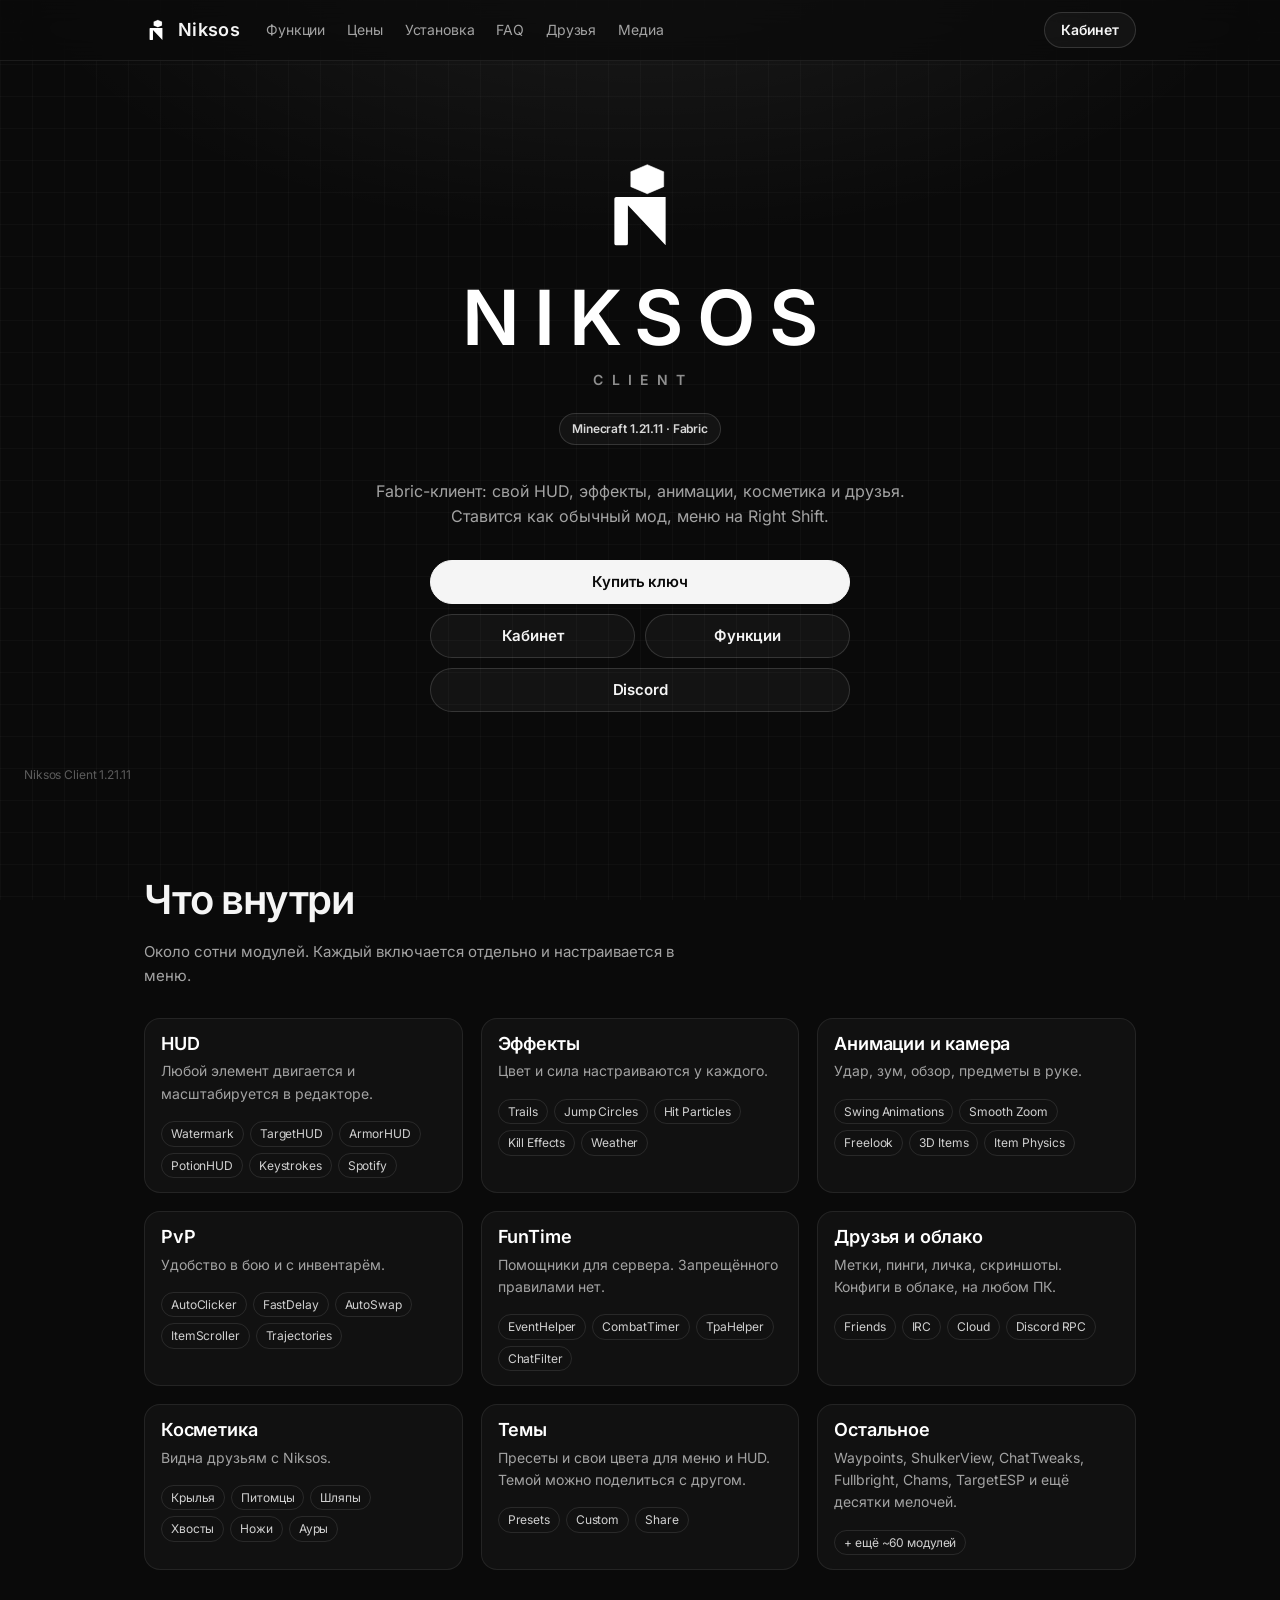
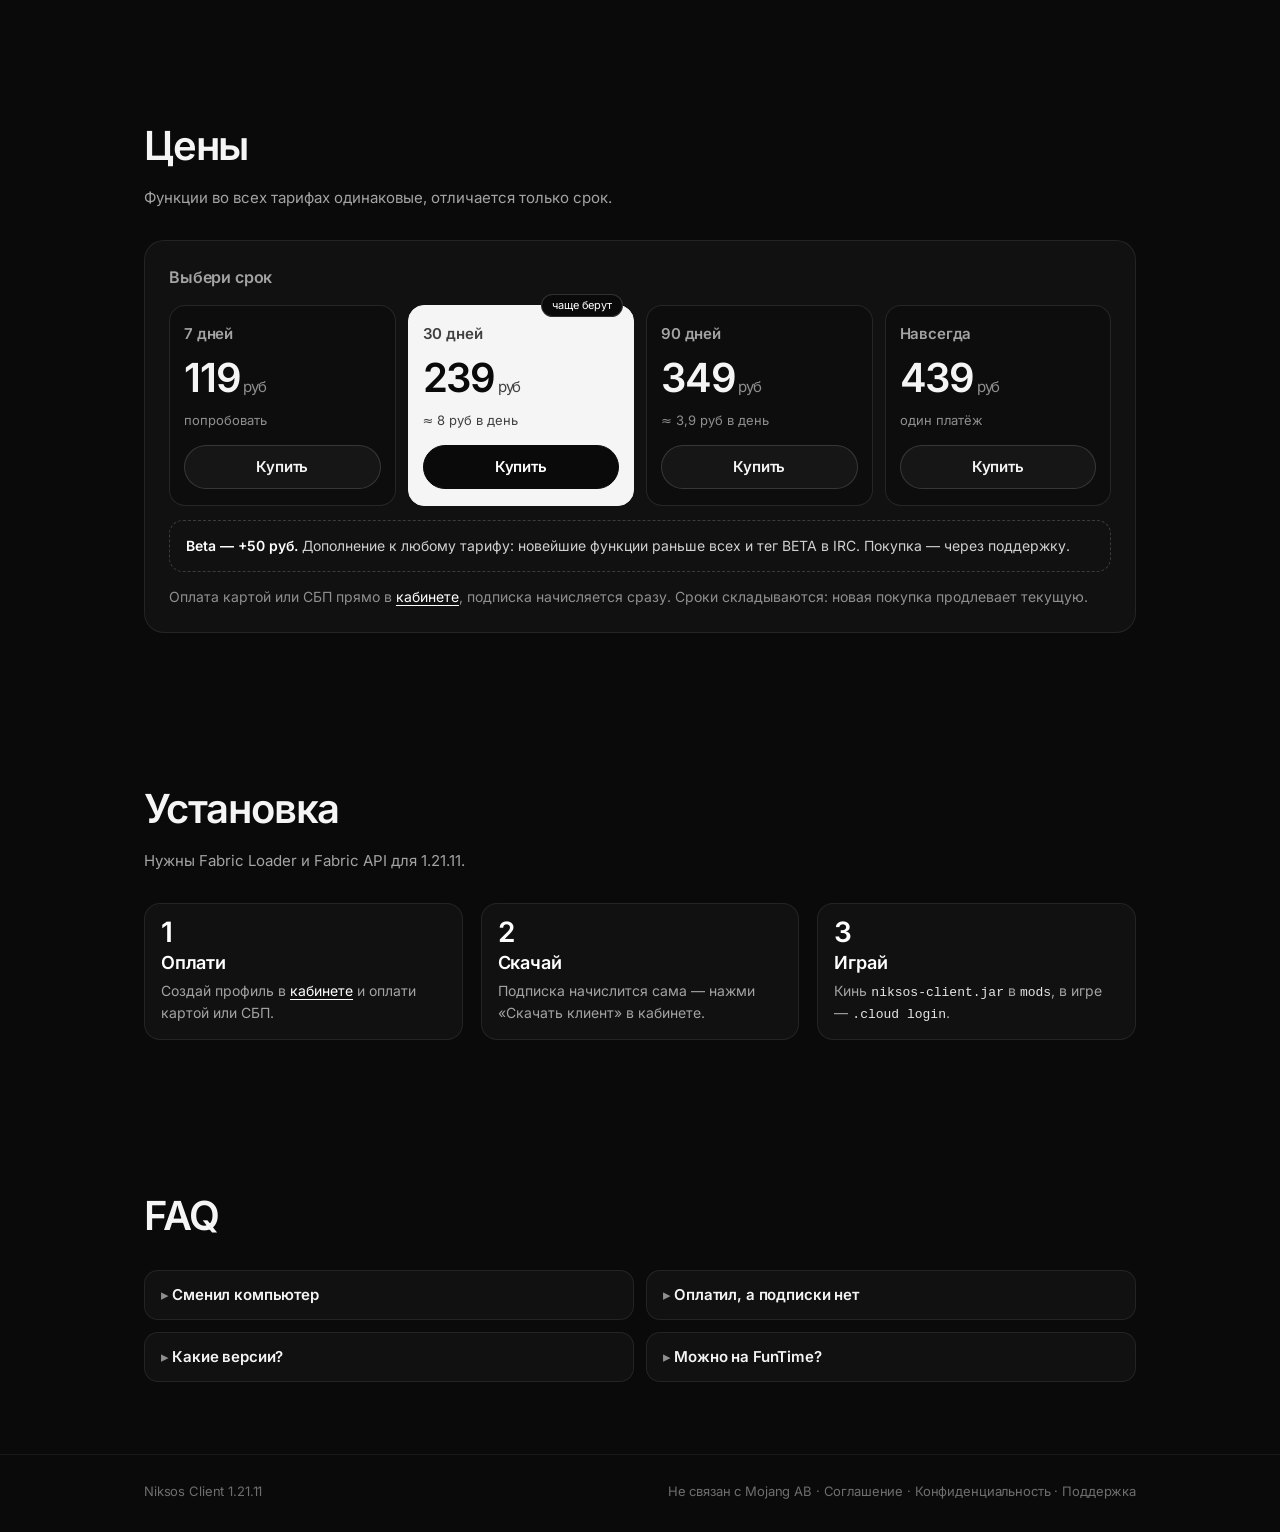
==== index.html @ 528b147a "Add files via upload" ====
<!doctype html>
<html lang="ru">
<head>
<meta charset="utf-8">
<meta name="viewport" content="width=device-width, initial-scale=1">
<title>Niksos Client — клиент для Minecraft 1.21.11</title>
<meta name="description" content="Niksos Client — Fabric-клиент для Minecraft 1.21.11: свой HUD, эффекты, анимации, косметика, друзья и облачные конфиги.">
<link rel="icon" href="assets/favicon.png?v=20">
<link rel="preload" href="assets/tiny5.ttf?v=13" as="font" type="font/ttf" crossorigin>
<style>
@font-face{font-family:Pix;font-weight:400;font-display:swap;src:url(assets/tiny5.ttf?v=13) format("truetype")}
@font-face{font-family:Inter;font-weight:400;font-display:swap;src:url(assets/inter-cyr-400.ttf?v=13) format("truetype");unicode-range:U+0400-045F,U+2116}
@font-face{font-family:Inter;font-weight:600;font-display:swap;src:url(assets/inter-cyr-600.ttf?v=13) format("truetype");unicode-range:U+0400-045F,U+2116}
@font-face{font-family:Inter;font-weight:400;font-display:swap;src:url(assets/inter-400.ttf?v=13) format("truetype")}
@font-face{font-family:Inter;font-weight:600;font-display:swap;src:url(assets/inter-600.ttf?v=13) format("truetype")}
:root{--tt-bg:rgba(14,14,14,.94);--tt-top:#3a3a3a;--tt-bot:#1f1f1f;--gray:#aaaaaa;--dgray:#555;--yellow:#ffffff;--aqua:#e6e6e6;--green:#d9d9d9;--gold:#cfcfcf;--purple:#d0d0d0}
*{box-sizing:border-box;margin:0;padding:0}
html{scroll-behavior:smooth}
body{color:#fff;font:15px/1.6 Inter,system-ui,"Segoe UI",Arial,sans-serif;background:#0a0a0a url(assets/dirt.png?v=13) 0 0/64px 64px;image-rendering:auto}
body::before{content:"";position:fixed;inset:0;background:url(assets/dirt.png?v=13) 0 0/64px 64px;image-rendering:pixelated;z-index:-1}
a{color:inherit;text-decoration:none}
.px{font-family:Pix,monospace;letter-spacing:.02em}
.sh{text-shadow:3px 3px 0 #3f3f3f}
.wrap{max-width:1040px;margin:0 auto;padding:0 24px}

/* кнопка как в Minecraft */
.mc{font-family:Pix,monospace;font-size:18px;display:inline-flex;align-items:center;justify-content:center;min-height:44px;padding:0 22px;color:#e0e0e0;text-shadow:2px 2px 0 #383838;background:#6f6f6f;border:2px solid #000;box-shadow:inset 2px 2px 0 #a8a8a8,inset -2px -3px 0 #4a4a4a;cursor:pointer;image-rendering:pixelated;user-select:none}
.mc:hover{background:#2b2b2b;box-shadow:inset 2px 2px 0 #4a4a4a,inset -2px -3px 0 #1a1a1a;color:#ffffff;border-color:#fff}
.mc.p{background:#f2f2f2;box-shadow:inset 2px 2px 0 #ffffff,inset -2px -3px 0 #bdbdbd}
.mc.p:hover{background:#ffffff;border-color:#fff;color:#ffffff}
.mc.w{width:100%}

/* шапка */
.top{position:sticky;top:0;z-index:10;background:rgba(0,0,0,.6);border-bottom:2px solid #000;box-shadow:0 2px 0 rgba(255,255,255,.06)}
.top .wrap{display:flex;align-items:center;gap:26px;height:60px}
.brand{display:flex;align-items:center;gap:10px;font-size:22px}
.brand img{width:28px;height:28px;image-rendering:auto}
.top nav{display:flex;gap:22px;margin-right:auto}
.top nav a{font-family:Pix,monospace;font-size:17px;color:#d0d0d0;text-shadow:2px 2px 0 #2a2a2a}
.top nav a:hover{color:var(--yellow)}
.top .mc{min-height:38px;font-size:16px;padding:0 16px}

/* титульный экран */
.title{text-align:center;padding:80px 0 70px;position:relative}
.logo{position:relative;display:inline-block}
.logo h1{font-family:Pix,monospace;font-weight:700;font-size:112px;line-height:1;letter-spacing:.04em;color:#fff;text-shadow:6px 6px 0 #262626,12px 12px 0 rgba(0,0,0,.35)}
.logo .ed{display:block;font-family:Pix,monospace;font-size:26px;letter-spacing:.5em;color:#bdbdbd;text-shadow:3px 3px 0 #000000;margin-top:8px;padding-left:.5em}
.splash{position:absolute;right:-150px;bottom:44px;font-family:Pix,monospace;font-size:24px;color:var(--yellow);text-shadow:3px 3px 0 #000000;transform:rotate(-18deg);animation:pulse .5s ease-in-out infinite alternate;white-space:nowrap}
@keyframes pulse{to{transform:rotate(-18deg) scale(1.08)}}
.title p{max-width:560px;margin:34px auto 30px;color:#e6e6e6;text-shadow:1px 1px 0 #000;font-size:16px}
.menu{display:grid;grid-template-columns:1fr 1fr;gap:10px;max-width:420px;margin:0 auto}
.menu .mc.w{grid-column:span 2}
.ver{position:absolute;left:24px;bottom:12px;font-family:Pix,monospace;color:#ddd;text-shadow:2px 2px 0 #333;font-size:16px}

/* тултипы */
section{padding:72px 0}
.sec-t{font-family:Pix,monospace;font-size:44px;text-shadow:4px 4px 0 #3f3f3f;margin-bottom:8px}
.sec-s{color:#d0d0d0;text-shadow:1px 1px 0 #000;margin-bottom:30px;max-width:560px}
.tt{background:var(--tt-bg);position:relative;padding:14px 16px;border:2px solid transparent;border-image:linear-gradient(var(--tt-top),var(--tt-bot)) 1;outline:2px solid rgba(14,14,14,.94);outline-offset:0}
.tt h3{font-family:Pix,monospace;font-weight:500;font-size:21px;line-height:1.2;text-shadow:2px 2px 0 #3f3f3f;margin-bottom:6px}
.tt p{color:var(--gray);font-size:14px;text-shadow:1px 1px 0 #2a2a2a}
.tt .m{margin-top:10px;font-family:Pix,monospace;font-size:16px;line-height:1.45;text-shadow:2px 2px 0 #2a2a2a}
.tt .m span{display:inline-block;margin-right:12px}
.grid{display:grid;grid-template-columns:repeat(3,1fr);gap:18px}
.slot{display:flex;gap:14px;align-items:flex-start}
.slot i{flex:none;width:44px;height:44px;background:#8b8b8b;border:2px solid;border-color:#373737 #fff #fff #373737;display:grid;place-items:center;font-style:normal;font-size:22px}
.c-a{color:var(--aqua)}.c-y{color:var(--yellow)}.c-g{color:var(--green)}.c-o{color:var(--gold)}.c-p{color:var(--purple)}.c-gr{color:var(--gray)}

/* окно-инвентарь */
.gui{background:#c6c6c6;border:2px solid #000;box-shadow:inset 3px 3px 0 #fff,inset -3px -3px 0 #555;padding:20px;color:#3f3f3f}
.gui .gt{font-family:Pix,monospace;font-size:22px;margin-bottom:14px}
.plans{display:grid;grid-template-columns:repeat(4,1fr);gap:12px}
.plan{background:#8b8b8b;border:2px solid;border-color:#373737 #fff #fff #373737;padding:16px 14px;display:flex;flex-direction:column;gap:6px;color:#fff;text-shadow:2px 2px 0 #3f3f3f;position:relative}
.plan .n{font-family:Pix,monospace;font-size:20px}
.plan .pr{font-family:Pix,monospace;font-size:44px;line-height:1;margin:6px 0}
.plan .pr small{font-size:20px}
.plan .s{font-size:13px;color:#ececec;min-height:20px;margin-bottom:8px}
.plan.hot{background:#f2f2f2}
.plan .tag{position:absolute;top:-12px;right:10px;font-family:Pix,monospace;font-size:14px;background:#000;color:var(--yellow);padding:1px 8px;text-shadow:none}
.plan .mc{margin-top:auto}
.gui .note{margin-top:14px;font-size:14px;color:#3f3f3f}
.gui .note a{text-decoration:underline}

/* установка */
.steps{display:grid;grid-template-columns:repeat(3,1fr);gap:18px}
.step .num{font-family:Pix,monospace;font-size:34px;color:var(--green);text-shadow:3px 3px 0 #000000;line-height:1;margin-bottom:6px}
.tt code,.tt kbd{font:13px ui-monospace,Consolas,monospace;color:var(--yellow)}
.tt a{color:var(--aqua);text-decoration:underline}

/* faq */
.faq{display:grid;grid-template-columns:1fr 1fr;gap:12px}
details{background:rgba(0,0,0,.55);border:2px solid #000;box-shadow:inset 0 0 0 2px #3a3a3a}
summary{font-family:Pix,monospace;font-size:19px;padding:12px 16px;cursor:pointer;list-style:none;text-shadow:2px 2px 0 #2a2a2a}
summary::-webkit-details-marker{display:none}
summary::before{content:"▸ ";color:var(--yellow)}
details[open] summary::before{content:"▾ "}
details p{padding:0 16px 14px;color:#cfcfcf;font-size:14px}
details a{color:var(--aqua);text-decoration:underline}

footer{padding:26px 0 30px;font-family:Pix,monospace;font-size:16px;color:#fff;text-shadow:2px 2px 0 #333}
footer .wrap{display:flex;justify-content:space-between;gap:12px;flex-wrap:wrap}
footer a:hover{color:var(--yellow)}

@media (max-width:900px){
  .grid,.steps{grid-template-columns:1fr 1fr}
  .plans{grid-template-columns:1fr 1fr}
  .logo h1{font-size:84px}.splash{right:-20px;font-size:20px}
}
@media (max-width:620px){
  .top nav{display:none}.top .wrap{justify-content:space-between}
  .grid,.steps,.faq,.plans{grid-template-columns:1fr}
  .logo h1{font-size:60px}.logo .ed{font-size:18px}.splash{right:-6px;bottom:-4px;font-size:17px}
  .title{padding:56px 0 64px}
  .sec-t{font-size:34px}
  .menu{grid-template-columns:1fr}.menu .mc.w{grid-column:auto}
}
@media (prefers-reduced-motion:reduce){.splash{animation:none}}
.logo h1{font-weight:400}.tt h3{font-weight:400;font-size:22px}.mc{font-size:20px}.top nav a{font-size:19px}summary{font-size:20px}.sec-t{font-size:48px}footer{font-size:17px}.plan .n{font-size:22px}.gui .gt{font-size:24px}.tt .m{font-size:17px}.splash{font-size:26px}
@media (max-width:620px){.splash{right:auto;left:50%;bottom:-34px;transform:translateX(-50%) rotate(-8deg);font-size:20px;animation:none}.title p{margin-top:52px}}
</style>
<link rel="stylesheet" href="assets/mono.css?v=20">
</head>
<body>

<header class="top">
  <div class="wrap">
    <a class="brand px sh" href="#"><img src="assets/logo-white.svg?v=20" alt="">Niksos</a>
    <nav>
      <a href="#features">Функции</a>
      <a href="#pricing">Цены</a>
      <a href="#install">Установка</a>
      <a href="#faq">FAQ</a>
      <a href="friends.html">Друзья</a>
      <a href="media.html">Медиа</a>
    </nav>
    <a class="mc" href="account.html">Кабинет</a>
  </div>
</header>

<div class="title">
  <div class="wrap">
    <div class="logo">
      <img class="mark" src="assets/logo-white.svg?v=20" alt="Niksos">
      <h1>NIKSOS</h1>
      <span class="ed">CLIENT</span>
      <span class="splash">Minecraft 1.21.11 · Fabric</span>
    </div>
    <p>Fabric-клиент: свой HUD, эффекты, анимации, косметика и друзья. Ставится как обычный мод, меню на Right Shift.</p>
    <div class="menu">
      <a class="mc p w" href="#pricing">Купить ключ</a>
      <a class="mc" href="account.html">Кабинет</a>
      <a class="mc" href="#features">Функции</a>
      <a class="mc w" href="#" data-discord>Discord</a>
    </div>
  </div>
  <div class="ver">Niksos Client 1.21.11</div>
</div>

<main>
<section id="features">
  <div class="wrap">
    <h2 class="sec-t">Что внутри</h2>
    <p class="sec-s">Около сотни модулей. Каждый включается отдельно и настраивается в меню.</p>
    <div class="grid">
      <div class="tt"><h3>HUD</h3><p>Любой элемент двигается и масштабируется в редакторе.</p><div class="m c-a"><span>Watermark</span><span>TargetHUD</span><span>ArmorHUD</span><span>PotionHUD</span><span>Keystrokes</span><span>Spotify</span></div></div>
      <div class="tt"><h3>Эффекты</h3><p>Цвет и сила настраиваются у каждого.</p><div class="m c-p"><span>Trails</span><span>Jump Circles</span><span>Hit Particles</span><span>Kill Effects</span><span>Weather</span></div></div>
      <div class="tt"><h3>Анимации и камера</h3><p>Удар, зум, обзор, предметы в руке.</p><div class="m c-y"><span>Swing Animations</span><span>Smooth Zoom</span><span>Freelook</span><span>3D Items</span><span>Item Physics</span></div></div>
      <div class="tt"><h3>PvP</h3><p>Удобство в бою и с инвентарём.</p><div class="m c-o"><span>AutoClicker</span><span>FastDelay</span><span>AutoSwap</span><span>ItemScroller</span><span>Trajectories</span></div></div>
      <div class="tt"><h3>FunTime</h3><p>Помощники для сервера. Запрещённого правилами нет.</p><div class="m c-g"><span>EventHelper</span><span>CombatTimer</span><span>TpaHelper</span><span>ChatFilter</span></div></div>
      <div class="tt"><h3>Друзья и облако</h3><p>Метки, пинги, личка, скриншоты. Конфиги в облаке, на любом ПК.</p><div class="m c-a"><span>Friends</span><span>IRC</span><span>Cloud</span><span>Discord RPC</span></div></div>
      <div class="tt"><h3>Косметика</h3><p>Видна друзьям с Niksos.</p><div class="m c-p"><span>Крылья</span><span>Питомцы</span><span>Шляпы</span><span>Хвосты</span><span>Ножи</span><span>Ауры</span></div></div>
      <div class="tt"><h3>Темы</h3><p>Пресеты и свои цвета для меню и HUD. Темой можно поделиться с другом.</p><div class="m c-y"><span>Presets</span><span>Custom</span><span>Share</span></div></div>
      <div class="tt"><h3>Остальное</h3><p>Waypoints, ShulkerView, ChatTweaks, Fullbright, Chams, TargetESP и ещё десятки мелочей.</p><div class="m c-gr"><span>+ ещё ~60 модулей</span></div></div>
    </div>
  </div>
</section>

<section id="pricing">
  <div class="wrap">
    <h2 class="sec-t">Цены</h2>
    <p class="sec-s">Функции во всех тарифах одинаковые, отличается только срок.</p>
    <div class="gui">
      <div class="gt">Выбери срок</div>
      <div class="plans">
        <div class="plan"><div class="n">7 дней</div><div class="pr">119<small> руб</small></div><div class="s">попробовать</div><a class="mc" href="account.html?buy=7d">Купить</a></div>
        <div class="plan hot"><span class="tag">чаще берут</span><div class="n">30 дней</div><div class="pr">239<small> руб</small></div><div class="s">≈ 8 руб в день</div><a class="mc p" href="account.html?buy=30d">Купить</a></div>
        <div class="plan"><div class="n">90 дней</div><div class="pr">349<small> руб</small></div><div class="s">≈ 3,9 руб в день</div><a class="mc" href="account.html?buy=90d">Купить</a></div>
        <div class="plan"><div class="n">Навсегда</div><div class="pr">439<small> руб</small></div><div class="s">один платёж</div><a class="mc" href="account.html?buy=forever">Купить</a></div>
      </div>
      <div class="addon"><b>Beta — +50 руб.</b> Дополнение к любому тарифу: новейшие функции раньше всех и тег BETA в IRC. Покупка — через <a href="support.html">поддержку</a>.</div>
      <p class="note">Оплата картой или СБП прямо в <a href="account.html">кабинете</a>, подписка начисляется сразу. Сроки складываются: новая покупка продлевает текущую.</p>
    </div>
  </div>
</section>

<section id="install">
  <div class="wrap">
    <h2 class="sec-t">Установка</h2>
    <p class="sec-s">Нужны Fabric Loader и Fabric API для 1.21.11.</p>
    <div class="steps">
      <div class="tt step"><div class="num">1</div><h3>Оплати</h3><p>Создай профиль в <a href="account.html">кабинете</a> и оплати картой или СБП.</p></div>
      <div class="tt step"><div class="num">2</div><h3>Скачай</h3><p>Подписка начислится сама — нажми «Скачать клиент» в кабинете.</p></div>
      <div class="tt step"><div class="num">3</div><h3>Играй</h3><p>Кинь <code>niksos-client.jar</code> в <code>mods</code>, в игре — <code>.cloud login</code>.</p></div>
    </div>
  </div>
</section>

<section id="faq">
  <div class="wrap">
    <h2 class="sec-t">FAQ</h2>
    <div class="faq" style="margin-top:22px">
      <details><summary>Сменил компьютер</summary><p>Ключ привязан к ПК. Сбрось привязку в кабинете и зайди с нового.</p></details>
      <details><summary>Оплатил, а подписки нет</summary><p>Обычно начисляется за минуту. Если нет — напиши в <a href="#" data-discord>Discord</a> свой ник и время оплаты.</p></details>
      <details><summary>Какие версии?</summary><p>Minecraft 1.21.11 на Fabric.</p></details>
      <details><summary>Можно на FunTime?</summary><p>Функции, запрещённые правилами FunTime, из клиента убраны.</p></details>
    </div>
  </div>
</section>
</main>

<footer>
  <div class="wrap"><span>Niksos Client 1.21.11</span><span>Не связан с Mojang AB · <a href="terms.html">Соглашение</a> · <a href="privacy.html">Конфиденциальность</a> · <a href="support.html">Поддержка</a></span></div>
</footer>

<script src="assets/config.js?v=13"></script>
<script>
document.querySelectorAll("[data-discord]").forEach(a => { a.href = NIKSOS.links.discord; a.target = "_blank"; a.rel = "noopener"; });
</script>
</body>
</html>
---- assets/mono.css ----
/* Niksos — фирменный ч/б стиль (деловой). Подключается последним и перекрывает старые стили. */
:root,body{--bg:#0a0a0a!important;--surface:#111111!important;--surface2:#161616!important;--line:rgba(255,255,255,.09)!important;
  --text:#f5f5f5!important;--muted:#a3a3a3!important;--dim:#6e6e6e!important;--violet:#ffffff!important;--blue:#cfcfcf!important;--pink:#e6e6e6!important;
  --grad:#f2f2f2!important;--tt-bg:#111111!important;--tt-top:#2a2a2a!important;--tt-bot:#1a1a1a!important;
  --gray:#a3a3a3!important;--yellow:#ffffff!important;--aqua:#e6e6e6!important;--green:#d9d9d9!important;--gold:#cfcfcf!important;--purple:#d0d0d0!important}
html,body{background:#0a0a0a!important}
body{color:#f5f5f5!important;font-family:Inter,system-ui,"Segoe UI",Arial,sans-serif!important;
  background:radial-gradient(70% 45% at 50% -5%,rgba(255,255,255,.07),transparent 70%),
             linear-gradient(rgba(255,255,255,.025) 1px,transparent 1px) 0 0/32px 32px,
             linear-gradient(90deg,rgba(255,255,255,.025) 1px,transparent 1px) 0 0/32px 32px,#0a0a0a!important;
  background-attachment:fixed!important;image-rendering:auto!important}
body::before{display:none!important;background:none!important}
*{text-shadow:none!important}
.px,.mc,.sec-t,.tt h3,.tt .m,.gui .gt,.plan .n,.plan .pr,.plan .tag,summary,footer,.top nav a,.brand,.logo h1,.logo .ed,.splash,.ver,.step .num,h1,h2,h3{
  font-family:Inter,system-ui,"Segoe UI",Arial,sans-serif!important;letter-spacing:-.01em}
code,kbd,pre{font-family:ui-monospace,Consolas,monospace!important;color:#e6e6e6!important}
::selection{background:#fff;color:#000}

/* кнопки */
.mc,.btn{border-radius:999px!important;border:1px solid rgba(255,255,255,.14)!important;background:rgba(255,255,255,.04)!important;color:#f5f5f5!important;
  box-shadow:none!important;font-weight:600!important;font-size:15px!important;min-height:44px;padding:0 22px!important;transition:background .2s,color .2s,transform .2s!important;image-rendering:auto!important}
.mc:hover,.btn:hover,.btn.ghost:hover{background:rgba(255,255,255,.1)!important;color:#fff!important;border-color:rgba(255,255,255,.3)!important;transform:translateY(-1px)}
.mc.p,.btn.primary{background:#f5f5f5!important;color:#0a0a0a!important;border-color:#f5f5f5!important}
.mc.p:hover,.btn.primary:hover{background:#ffffff!important;color:#000!important;box-shadow:0 10px 30px -12px rgba(255,255,255,.45)!important}
.top .mc,.nav .btn{min-height:36px!important;font-size:14px!important;padding:0 16px!important}
a:focus-visible,.btn:focus-visible,.mc:focus-visible{outline:2px solid #fff!important;outline-offset:3px}

/* шапка */
.top,.nav{background:rgba(10,10,10,.72)!important;backdrop-filter:blur(14px);-webkit-backdrop-filter:blur(14px);border:0!important;border-bottom:1px solid rgba(255,255,255,.08)!important;box-shadow:none!important}
.nav{border:1px solid rgba(255,255,255,.08)!important;border-radius:14px!important}
.brand{font-weight:700!important;font-size:18px!important;letter-spacing:.02em}
.brand img{width:24px!important;height:24px!important;border-radius:0!important}
.top nav a,.nav a.l{font-size:14px!important;color:#a3a3a3!important;font-weight:500}
.top nav a:hover,.nav a.l:hover{color:#fff!important;background:transparent}

/* главный экран */
.title{padding:96px 0 84px!important}
.logo{border-radius:0!important;box-shadow:none!important;overflow:visible!important}
.logo .mark{display:block;width:96px;height:96px;margin:0 auto 26px}
.logo h1{font-size:76px!important;font-weight:800!important;letter-spacing:.18em!important;color:#fff!important;padding-left:.18em}
.logo .ed{font-size:14px!important;font-weight:600!important;letter-spacing:.6em!important;color:#8f8f8f!important;margin-top:14px!important}
.splash{position:static!important;display:inline-block;margin-top:22px;transform:none!important;animation:none!important;font-size:12px!important;font-weight:600;
  color:#d9d9d9!important;padding:5px 12px;border:1px solid rgba(255,255,255,.14);border-radius:999px;background:rgba(255,255,255,.04)}
.title p{color:#a3a3a3!important}
.menu{gap:10px!important}
.ver{color:#5c5c5c!important;font-size:12px!important}

/* секции и карточки */
.sec-t{font-size:40px!important;font-weight:800!important;letter-spacing:-.03em!important}
.sec-s,.lead{color:#a3a3a3!important}
.tt,.card,.item,.box{background:#111111!important;border:1px solid rgba(255,255,255,.08)!important;border-image:none!important;outline:0!important;border-radius:16px!important;box-shadow:none!important}
.tt:hover,.card:hover,.item:hover{border-color:rgba(255,255,255,.22)!important}
.tt h3{font-size:18px!important;font-weight:700!important;color:#fff}
.tt p{color:#a3a3a3!important}
.tt .m{font-size:12px!important;font-weight:500}
.tt .m span,.chips span{display:inline-block;margin:6px 6px 0 0!important;padding:3px 9px;border-radius:999px;border:1px solid rgba(255,255,255,.1);color:#d0d0d0}
.c-a,.c-y,.c-g,.c-o,.c-p,.c-gr{color:#d0d0d0!important}
.slot i{background:#161616!important;border:1px solid rgba(255,255,255,.1)!important;border-radius:12px}
.tag{background:rgba(255,255,255,.08)!important;border:1px solid rgba(255,255,255,.16)!important;color:#fff!important}
.ico{color:#e6e6e6!important}
.glow::after,.hero::after{background:radial-gradient(60% 50% at 50% 38%,rgba(255,255,255,.08),transparent 70%)!important}
.dot{background:#fff!important;box-shadow:0 0 10px rgba(255,255,255,.6)!important}

/* цены */
.gui{background:#111111!important;border:1px solid rgba(255,255,255,.08)!important;box-shadow:none!important;border-radius:20px;color:#f5f5f5!important;padding:24px!important}
.gui .gt{font-size:16px!important;font-weight:700;color:#a3a3a3}
.plan{background:#0d0d0d!important;border:1px solid rgba(255,255,255,.1)!important;border-radius:16px;color:#f5f5f5!important}
.plan .n{font-size:15px!important;font-weight:600;color:#a3a3a3}
.plan .pr{font-size:40px!important;font-weight:800!important;letter-spacing:-.03em}
.plan .pr small{font-size:15px!important;font-weight:500;color:#8f8f8f}
.plan .s{color:#8f8f8f!important}
.plan.hot{background:#f5f5f5!important;color:#0a0a0a!important;border-color:#f5f5f5!important}
.plan.hot .n,.plan.hot .s,.plan.hot .pr small{color:#404040!important}
.plan.hot .mc{background:#0a0a0a!important;color:#fff!important;border-color:#0a0a0a!important}
.plan .tag{background:#0a0a0a!important;color:#fff!important;border-radius:999px;font-size:11px!important;padding:2px 10px!important}
.gui .note{color:#8f8f8f!important}
.addon{margin-top:14px;padding:14px 16px;border:1px dashed rgba(255,255,255,.18);border-radius:14px;color:#d0d0d0;font-size:14px}
.addon b{color:#fff}

/* установка, faq, футер */
.step .num{color:#fff!important;font-weight:800;font-size:28px!important}
.tt a,details a,.gui .note a{color:#fff!important;text-decoration:underline;text-underline-offset:3px}
details{background:#111111!important;border:1px solid rgba(255,255,255,.08)!important;box-shadow:none!important;border-radius:14px}
summary{font-size:15px!important;font-weight:600}
summary::before{color:#8f8f8f!important}
details p{color:#a3a3a3!important}
footer{font-size:13px!important;color:#6e6e6e!important;border-top:1px solid rgba(255,255,255,.06)}
footer a:hover{color:#fff!important}
input,select,textarea{background:#0d0d0d!important;border:1px solid rgba(255,255,255,.12)!important;color:#f5f5f5!important;border-radius:10px!important}
input:focus,select:focus,textarea:focus{border-color:rgba(255,255,255,.4)!important;outline:none}
@media (max-width:620px){.logo h1{font-size:46px!important}.logo .mark{width:72px;height:72px}}
/* пиксельный шрифт заменяем на Inter везде, где он задан напрямую */
@font-face{font-family:Pix;font-weight:400;font-display:swap;src:url(inter-600.ttf) format("truetype")}
@font-face{font-family:Pix;font-weight:400;font-display:swap;src:url(inter-cyr-600.ttf) format("truetype");unicode-range:U+0400-045F,U+2116}
.tabs{border-radius:12px!important;background:rgba(255,255,255,.04)!important;border:1px solid rgba(255,255,255,.08)!important;padding:4px!important}
.tabs button{border-radius:9px!important;font-family:Inter,system-ui,sans-serif!important;font-size:14px!important;font-weight:600!important;color:#8f8f8f!important;box-shadow:none!important}
.tabs button[aria-selected="true"]{background:#f5f5f5!important;color:#0a0a0a!important;box-shadow:none!important}
button{box-shadow:none!important}
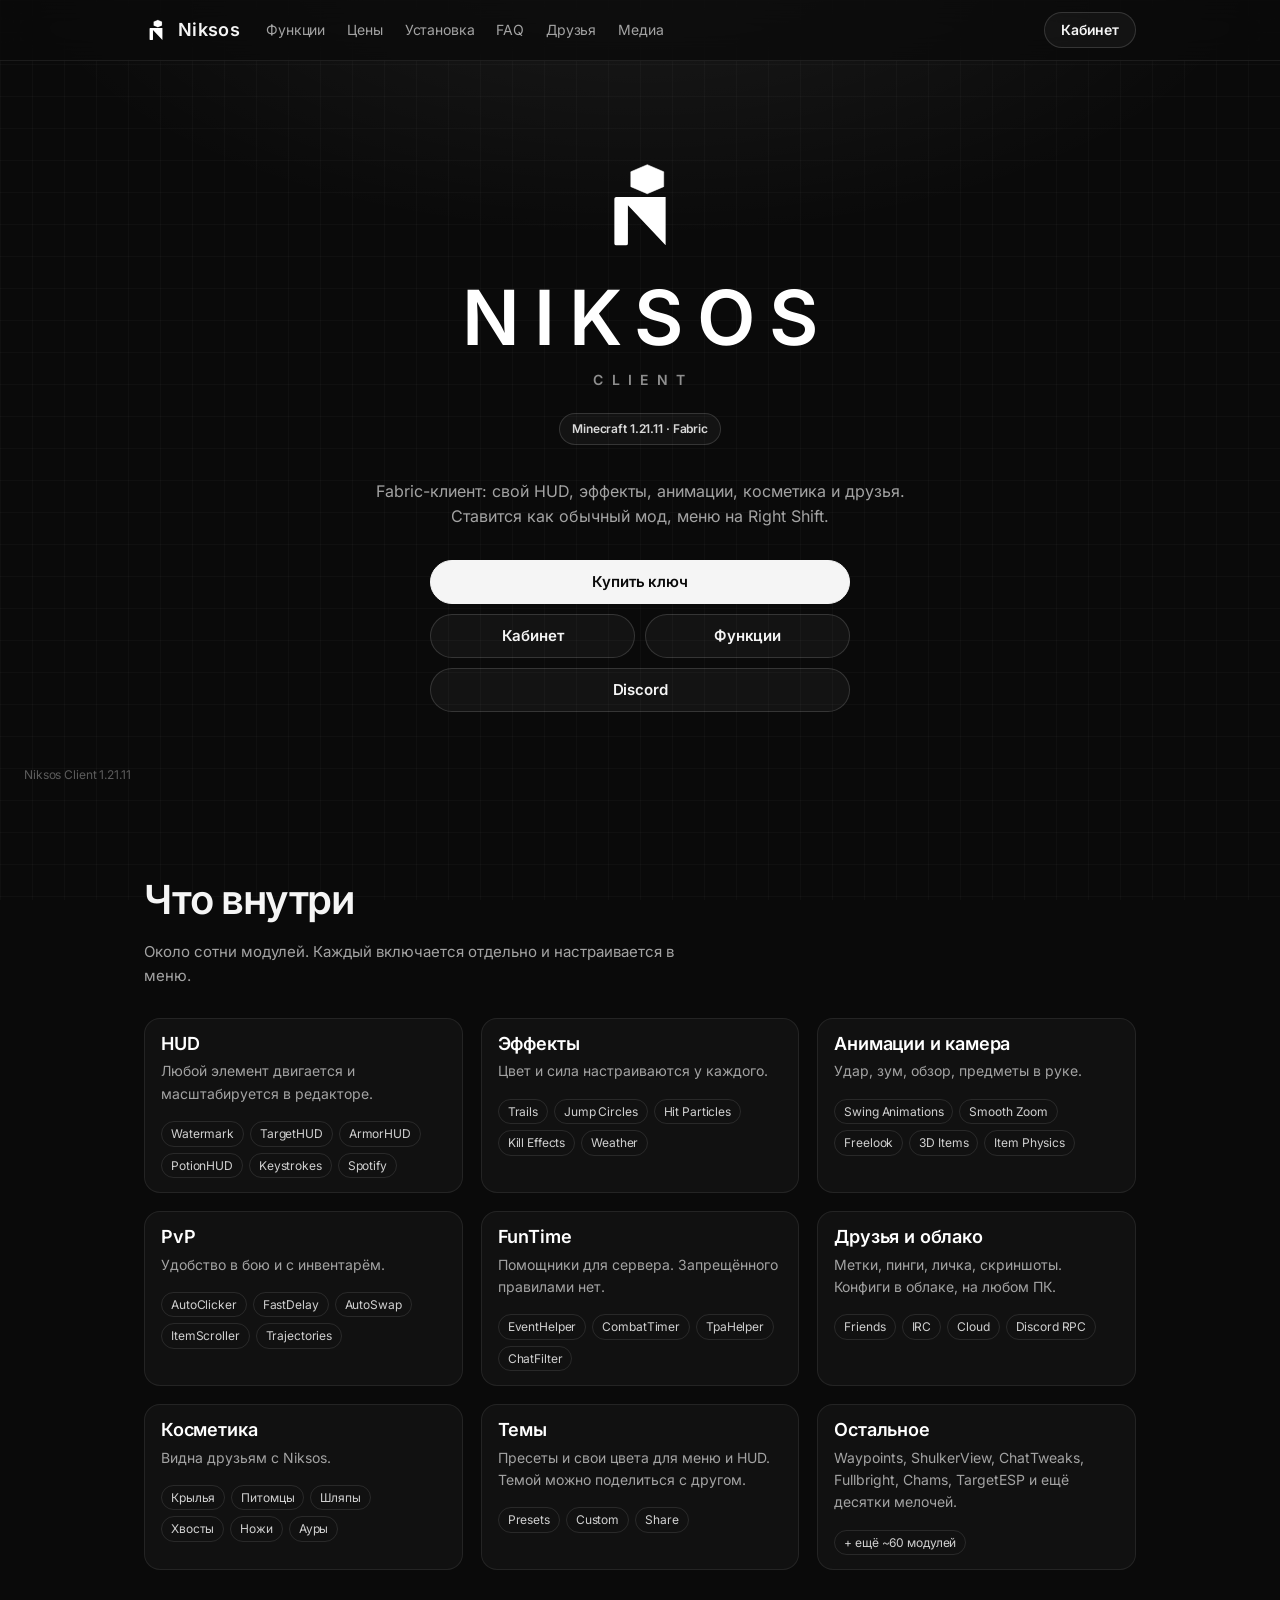
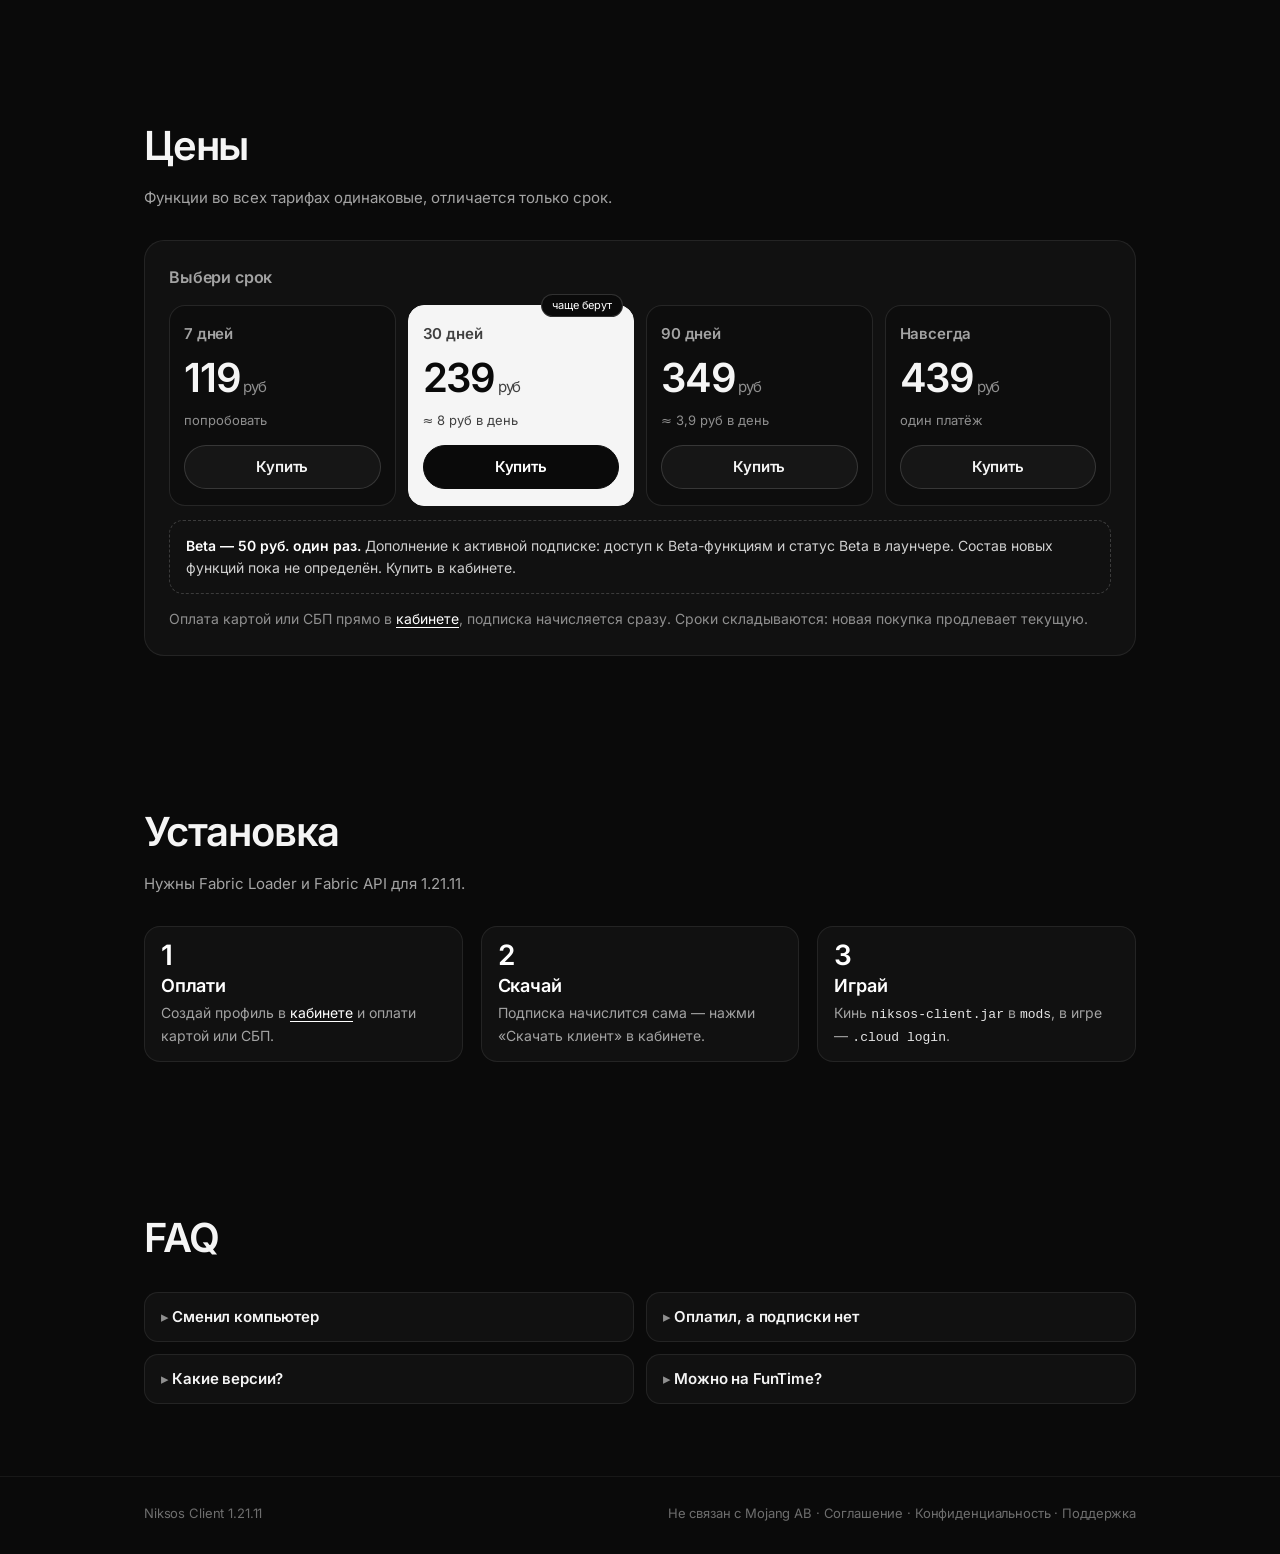
==== commit a29fd77f: "Add files via upload" ====
--- a/index.html
+++ b/index.html
@@ -187,7 +187,7 @@
         <div class="plan"><div class="n">90 дней</div><div class="pr">349<small> руб</small></div><div class="s">≈ 3,9 руб в день</div><a class="mc" href="account.html?buy=90d">Купить</a></div>
         <div class="plan"><div class="n">Навсегда</div><div class="pr">439<small> руб</small></div><div class="s">один платёж</div><a class="mc" href="account.html?buy=forever">Купить</a></div>
       </div>
-      <div class="addon"><b>Beta — +50 руб.</b> Дополнение к любому тарифу: новейшие функции раньше всех и тег BETA в IRC. Покупка — через <a href="support.html">поддержку</a>.</div>
+      <div class="addon"><b>Beta — 50 руб. один раз.</b> Дополнение к активной подписке: доступ к Beta-функциям и статус Beta в лаунчере. Состав новых функций пока не определён. <a href="account.html?buy=beta">Купить в кабинете</a>.</div>
       <p class="note">Оплата картой или СБП прямо в <a href="account.html">кабинете</a>, подписка начисляется сразу. Сроки складываются: новая покупка продлевает текущую.</p>
     </div>
   </div>
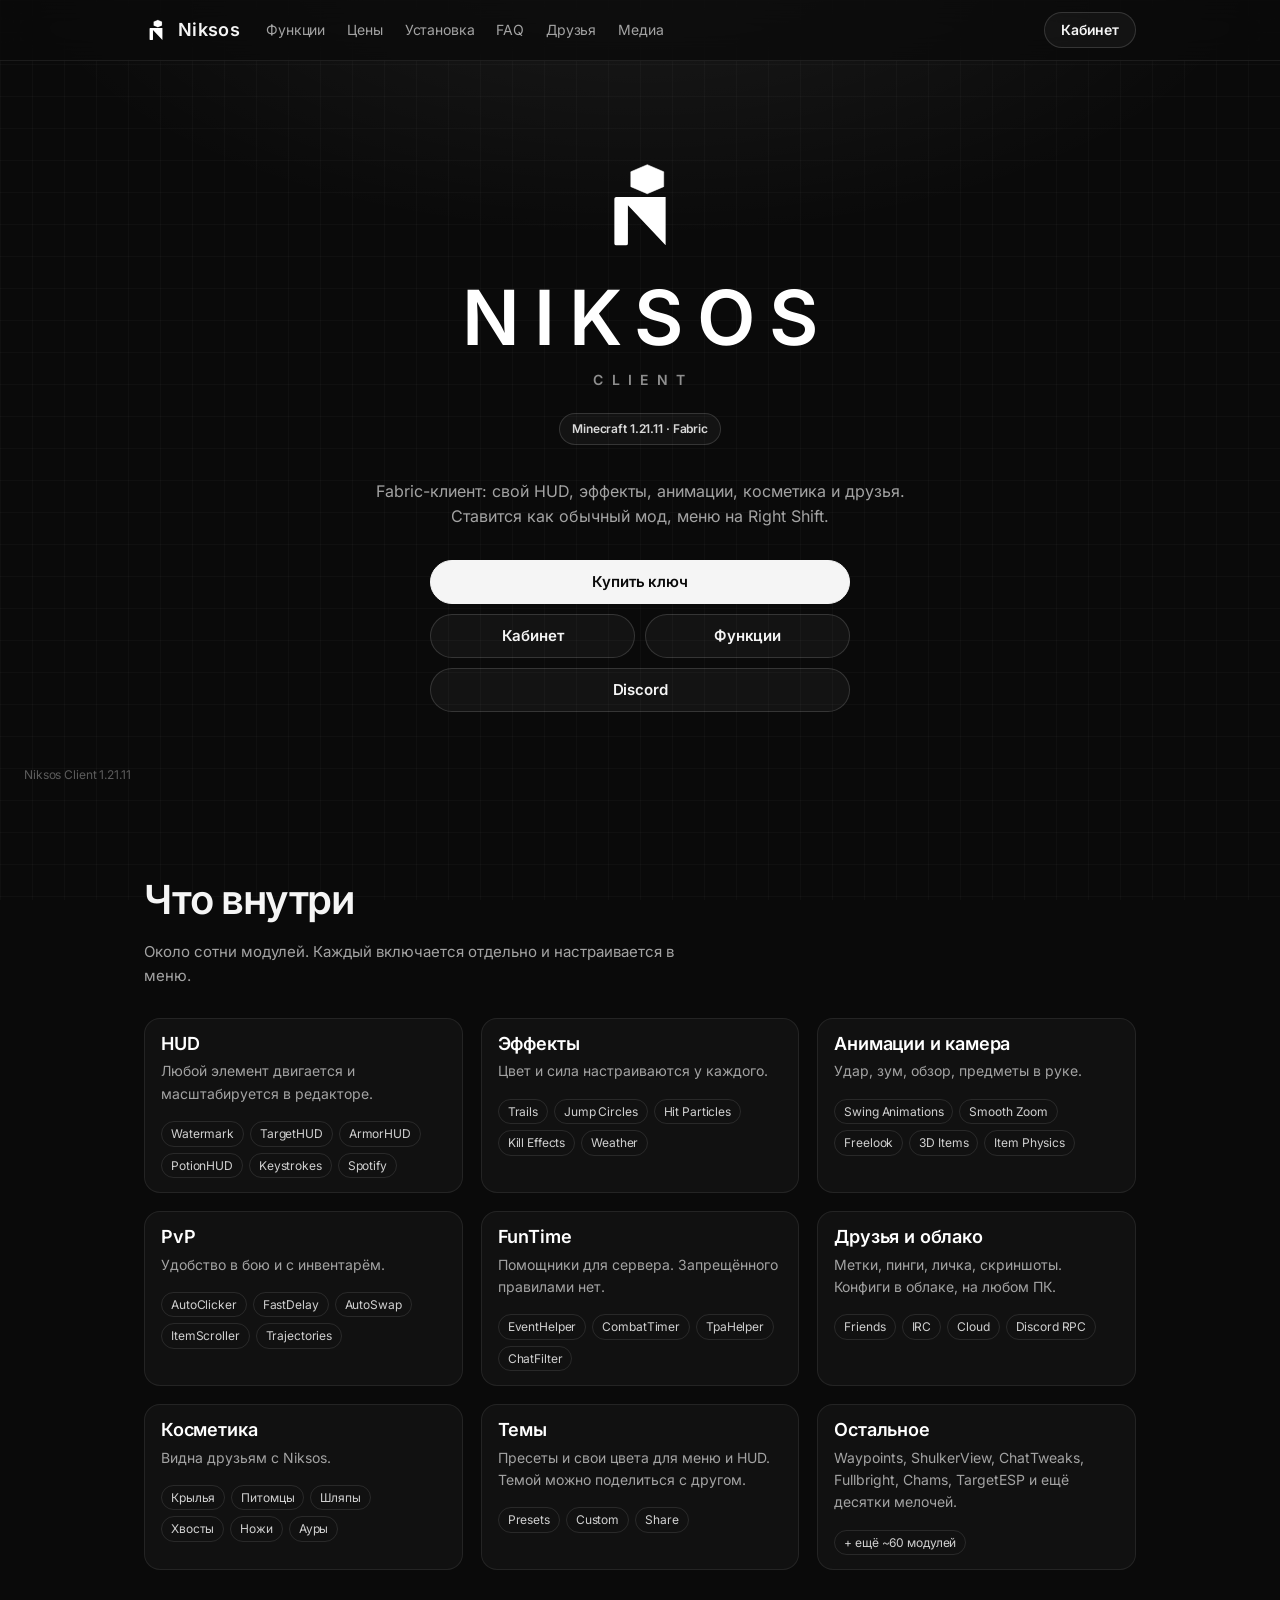
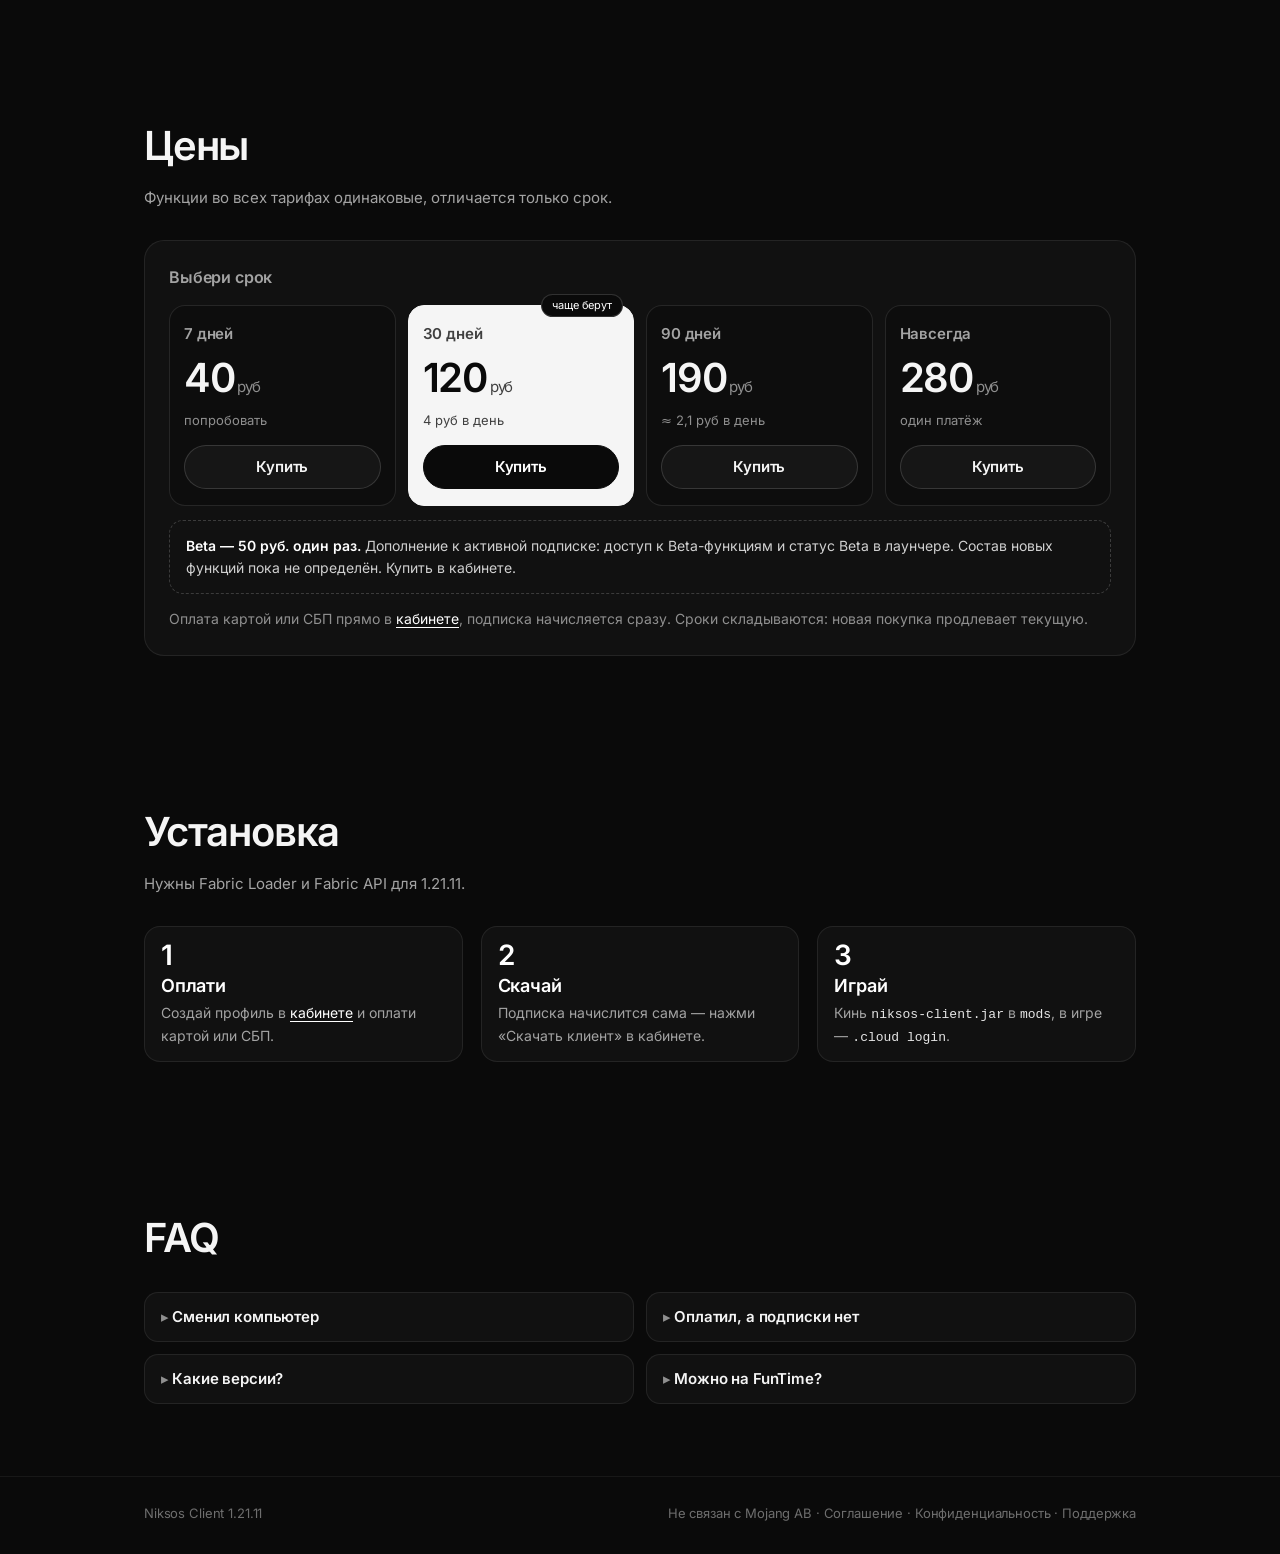
==== commit c29a6036: "Add files via upload" ====
--- a/index.html
+++ b/index.html
@@ -182,10 +182,10 @@
     <div class="gui">
       <div class="gt">Выбери срок</div>
       <div class="plans">
-        <div class="plan"><div class="n">7 дней</div><div class="pr">119<small> руб</small></div><div class="s">попробовать</div><a class="mc" href="account.html?buy=7d">Купить</a></div>
-        <div class="plan hot"><span class="tag">чаще берут</span><div class="n">30 дней</div><div class="pr">239<small> руб</small></div><div class="s">≈ 8 руб в день</div><a class="mc p" href="account.html?buy=30d">Купить</a></div>
-        <div class="plan"><div class="n">90 дней</div><div class="pr">349<small> руб</small></div><div class="s">≈ 3,9 руб в день</div><a class="mc" href="account.html?buy=90d">Купить</a></div>
-        <div class="plan"><div class="n">Навсегда</div><div class="pr">439<small> руб</small></div><div class="s">один платёж</div><a class="mc" href="account.html?buy=forever">Купить</a></div>
+        <div class="plan"><div class="n">7 дней</div><div class="pr">40<small> руб</small></div><div class="s">попробовать</div><a class="mc" href="account.html?buy=7d">Купить</a></div>
+        <div class="plan hot"><span class="tag">чаще берут</span><div class="n">30 дней</div><div class="pr">120<small> руб</small></div><div class="s">4 руб в день</div><a class="mc p" href="account.html?buy=30d">Купить</a></div>
+        <div class="plan"><div class="n">90 дней</div><div class="pr">190<small> руб</small></div><div class="s">≈ 2,1 руб в день</div><a class="mc" href="account.html?buy=90d">Купить</a></div>
+        <div class="plan"><div class="n">Навсегда</div><div class="pr">280<small> руб</small></div><div class="s">один платёж</div><a class="mc" href="account.html?buy=forever">Купить</a></div>
       </div>
       <div class="addon"><b>Beta — 50 руб. один раз.</b> Дополнение к активной подписке: доступ к Beta-функциям и статус Beta в лаунчере. Состав новых функций пока не определён. <a href="account.html?buy=beta">Купить в кабинете</a>.</div>
       <p class="note">Оплата картой или СБП прямо в <a href="account.html">кабинете</a>, подписка начисляется сразу. Сроки складываются: новая покупка продлевает текущую.</p>
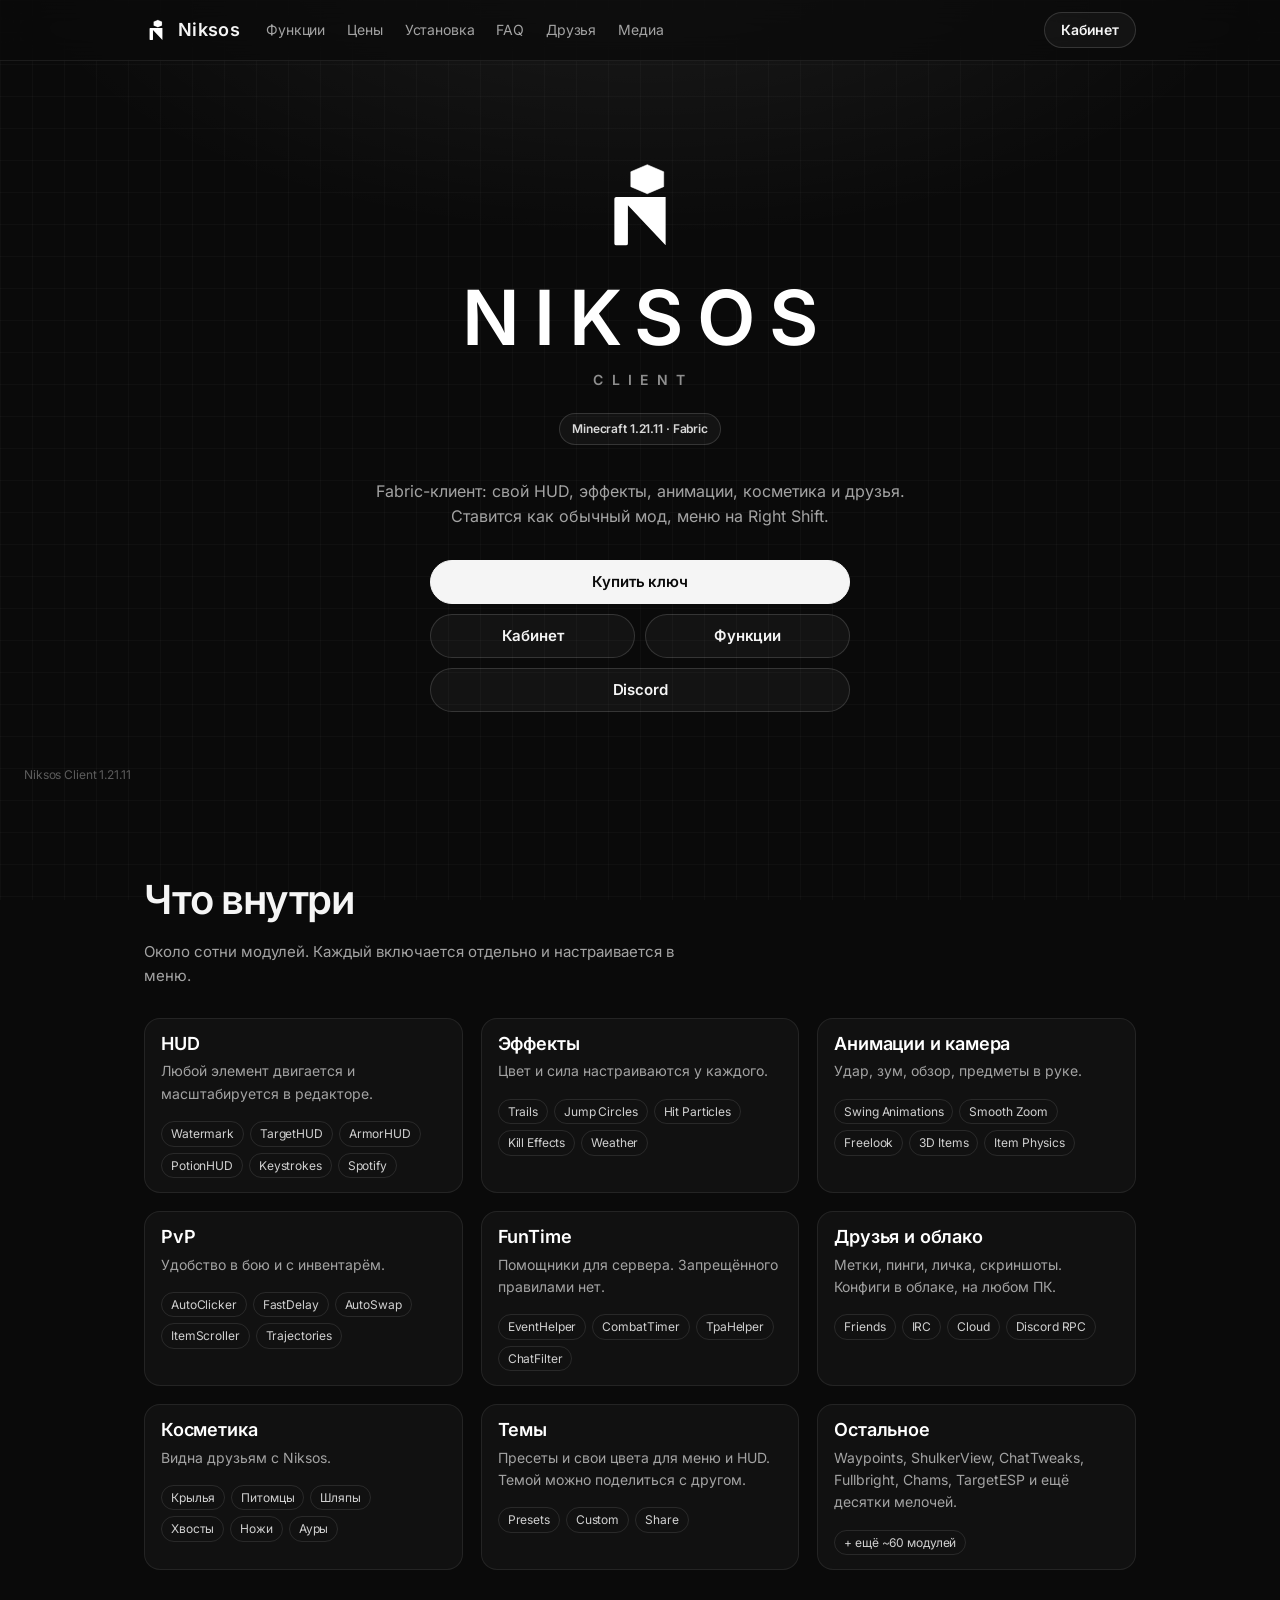
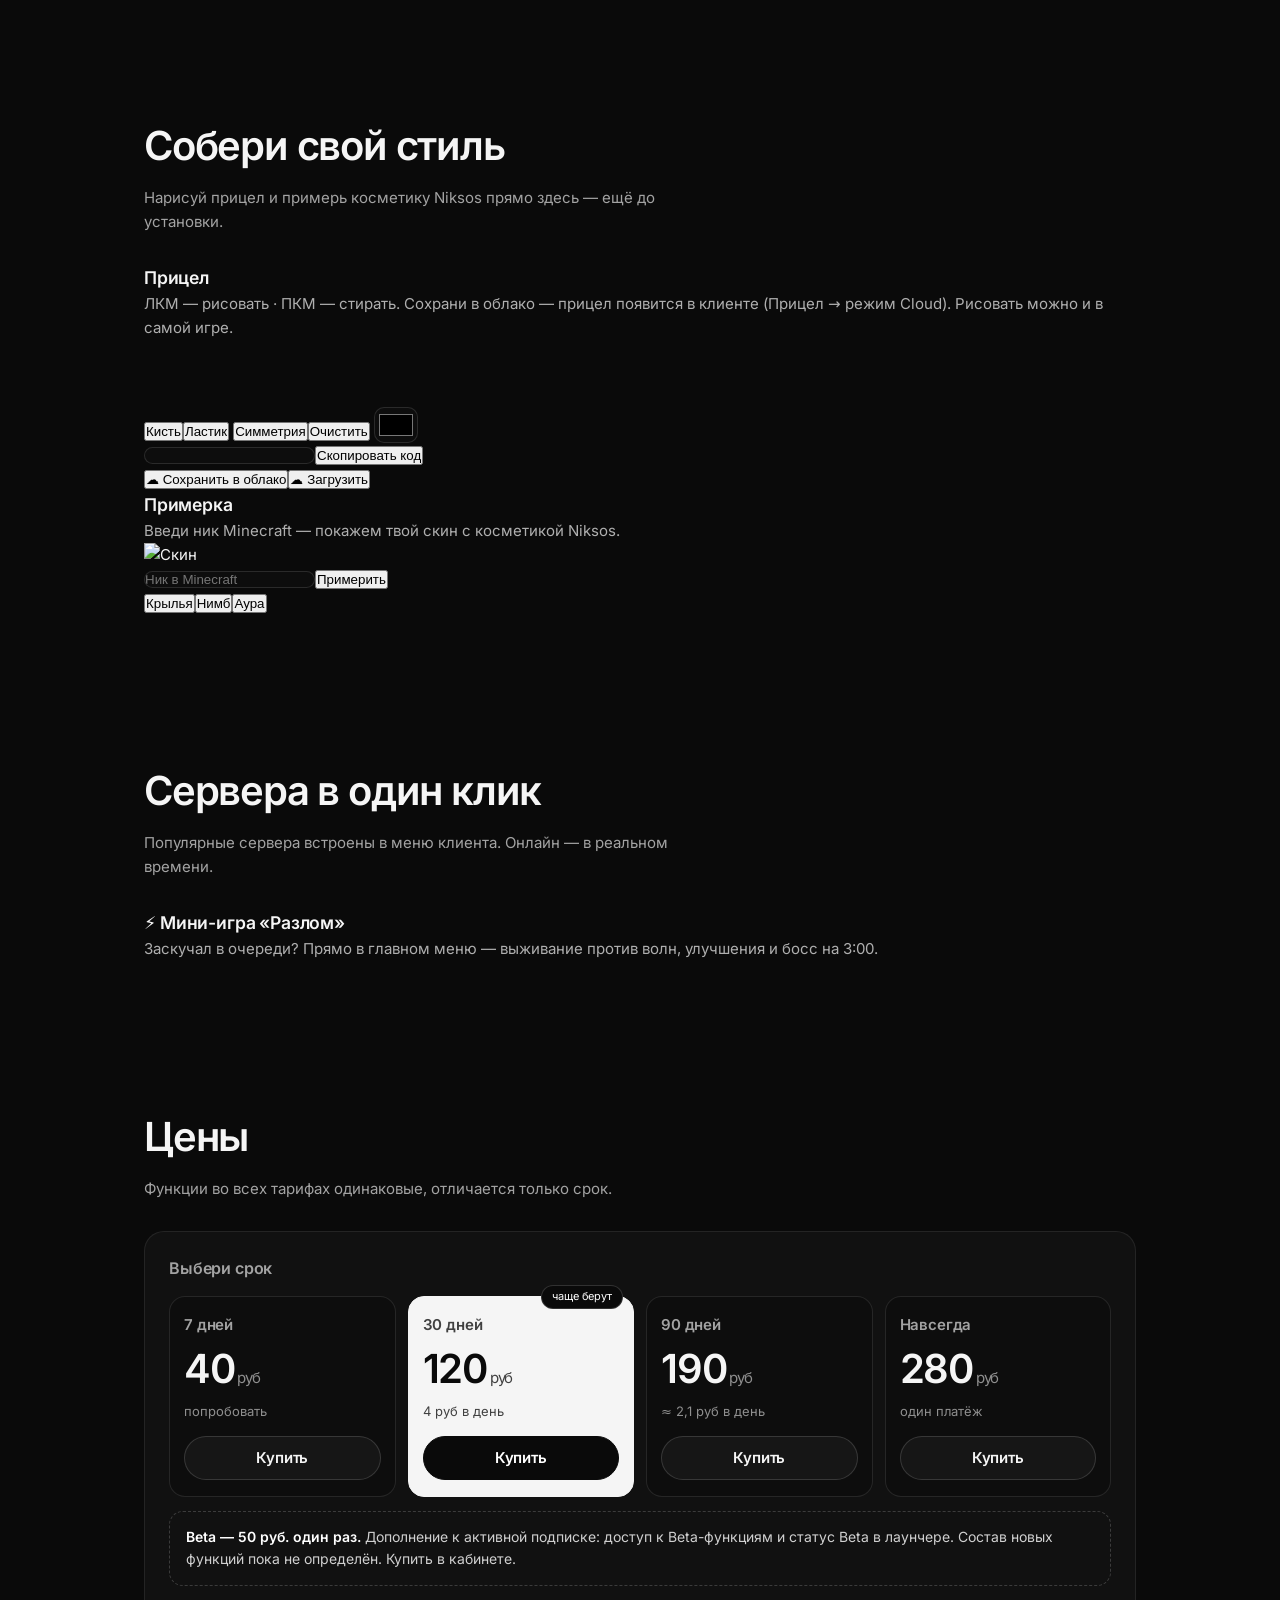
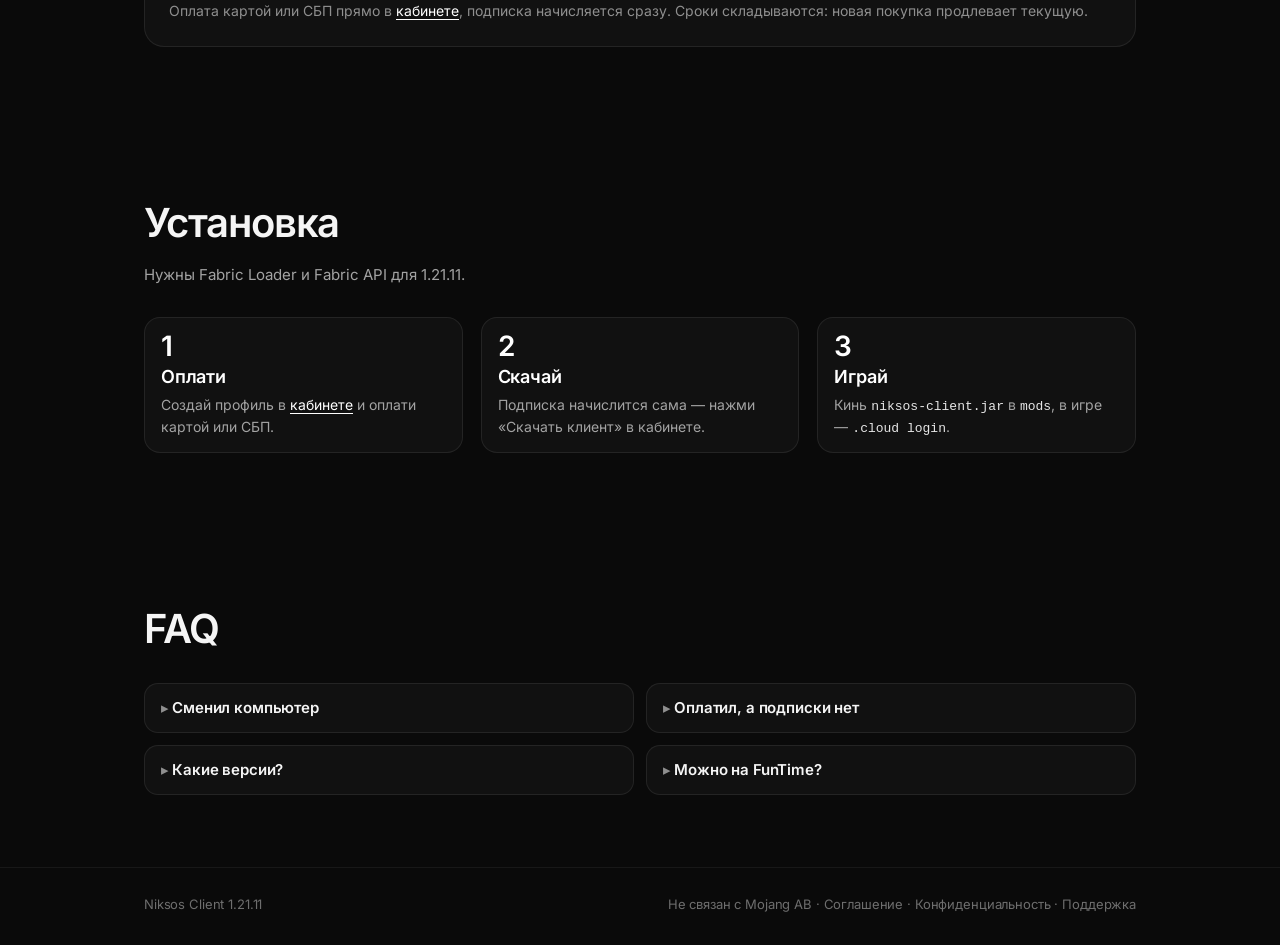
==== commit 9ce4188f: "Add files via upload" ====
--- a/index.html
+++ b/index.html
@@ -119,6 +119,7 @@
 @media (max-width:620px){.splash{right:auto;left:50%;bottom:-34px;transform:translateX(-50%) rotate(-8deg);font-size:20px;animation:none}.title p{margin-top:52px}}
 </style>
 <link rel="stylesheet" href="assets/mono.css?v=20">
+<link rel="stylesheet" href="assets/extras.css?v=2">
 </head>
 <body>
 
@@ -175,6 +176,47 @@
   </div>
 </section>
 
+<section id="studio">
+  <div class="wrap">
+    <h2 class="sec-t">Собери свой стиль</h2>
+    <p class="sec-s">Нарисуй прицел и примерь косметику Niksos прямо здесь — ещё до установки.</p>
+    <div class="nx-two">
+      <div class="nx-card">
+        <h3>Прицел</h3>
+        <p style="opacity:.7">ЛКМ — рисовать · ПКМ — стирать. Сохрани в облако — прицел появится в клиенте (Прицел → режим Cloud). Рисовать можно и в самой игре.</p>
+        <div class="nx-row" style="align-items:flex-start">
+          <div id="nx-grid"></div>
+          <div class="nx-prev"><canvas id="nx-cprev" width="15" height="15" style="width:60px;height:60px;image-rendering:pixelated"></canvas></div>
+        </div>
+        <div class="nx-row">
+          <button class="nx-btn on" data-tool="brush">Кисть</button><button class="nx-btn" data-tool="eraser">Ластик</button>
+          <button class="nx-btn on" data-tool="mirror">Симметрия</button><button class="nx-btn" data-tool="clear">Очистить</button>
+          <input type="color" id="nx-color" class="nx-in" style="padding:2px;width:44px;height:36px">
+        </div>
+        <div class="nx-row" id="nx-presets"></div>
+        <div class="nx-row"><input id="nx-ccode" class="nx-in" readonly style="flex:1;min-width:0"><button class="nx-btn" id="nx-copy">Скопировать код</button></div>
+        <div class="nx-row"><button class="nx-btn" id="nx-csave">☁ Сохранить в облако</button><button class="nx-btn" id="nx-cload">☁ Загрузить</button><small id="nx-cstat" style="opacity:.7"></small></div>
+      </div>
+      <div class="nx-card">
+        <h3>Примерка</h3>
+        <p style="opacity:.7">Введи ник Minecraft — покажем твой скин с косметикой Niksos.</p>
+        <div class="nx-skin" id="nx-skin"><div class="aura"></div><div class="wings"></div><div class="halo"></div><img alt="Скин"></div>
+        <div class="nx-row"><input id="nx-nick" class="nx-in" placeholder="Ник в Minecraft" maxlength="16" style="flex:1"><button class="nx-btn" id="nx-try">Примерить</button></div>
+        <div class="nx-row"><button class="nx-btn" data-cos="w">Крылья</button><button class="nx-btn" data-cos="h">Нимб</button><button class="nx-btn" data-cos="a">Аура</button></div>
+      </div>
+    </div>
+  </div>
+</section>
+
+<section id="servers">
+  <div class="wrap">
+    <h2 class="sec-t">Сервера в один клик</h2>
+    <p class="sec-s">Популярные сервера встроены в меню клиента. Онлайн — в реальном времени.</p>
+    <div class="nx-srv" id="nx-servers"></div>
+    <div class="nx-card" style="margin-top:16px"><h3>⚡ Мини-игра «Разлом»</h3><p style="opacity:.7">Заскучал в очереди? Прямо в главном меню — выживание против волн, улучшения и босс на 3:00.</p></div>
+  </div>
+</section>
+
 <section id="pricing">
   <div class="wrap">
     <h2 class="sec-t">Цены</h2>
@@ -226,5 +268,6 @@
 <script>
 document.querySelectorAll("[data-discord]").forEach(a => { a.href = NIKSOS.links.discord; a.target = "_blank"; a.rel = "noopener"; });
 </script>
+<script src="assets/extras.js?v=2"></script>
 </body>
 </html>
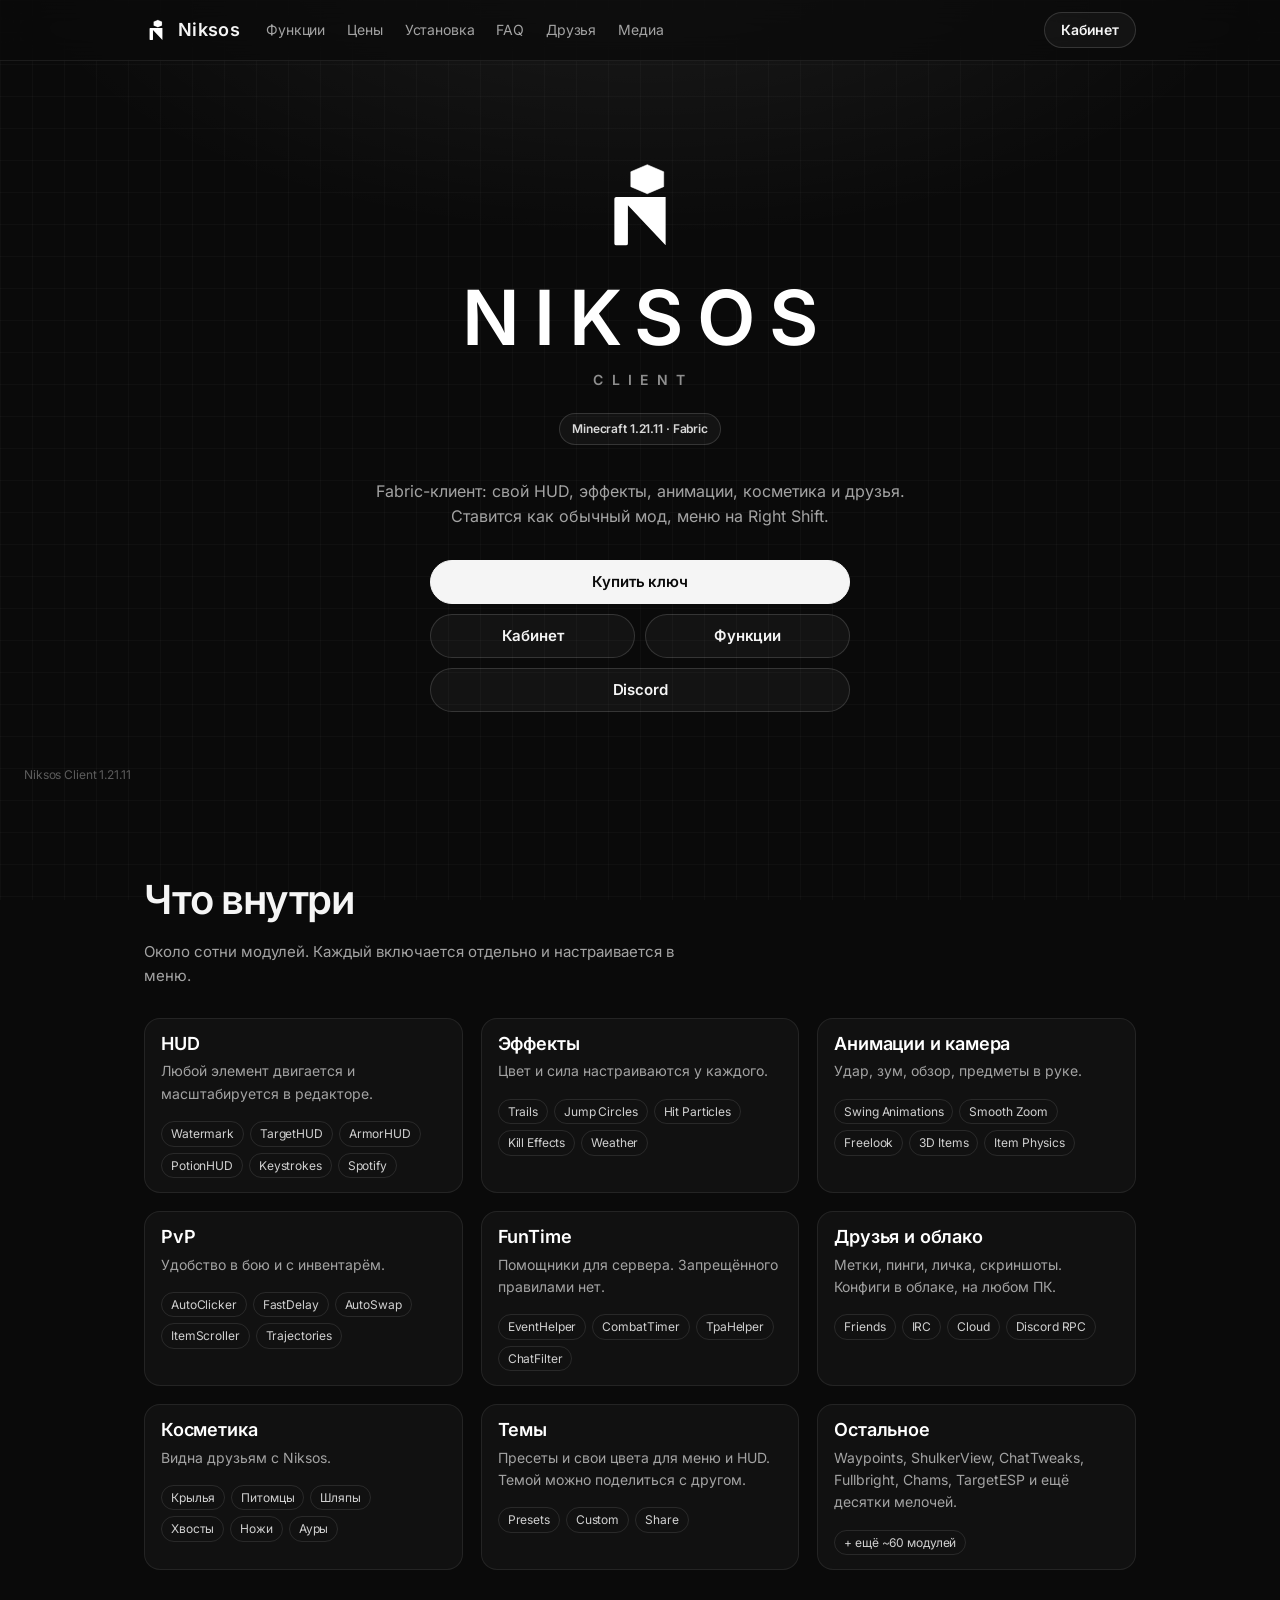
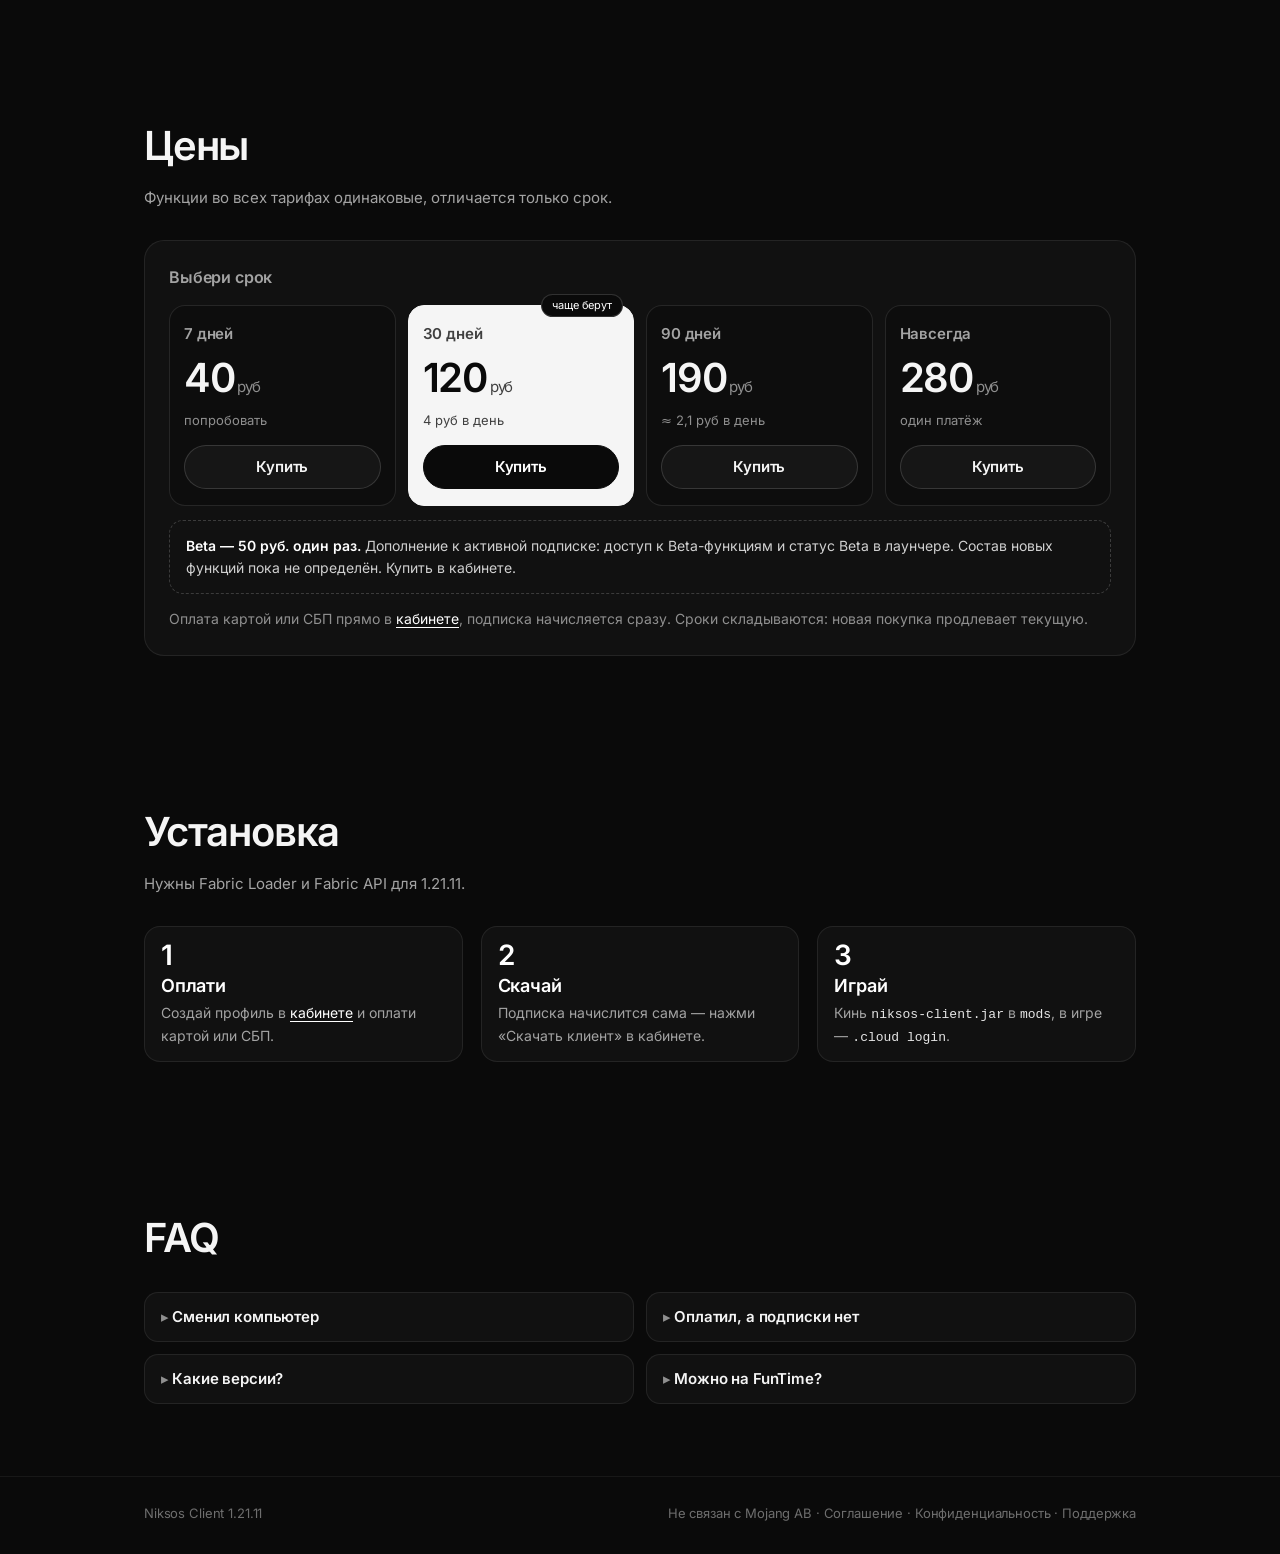
==== commit 2acf8f35: "Add files via upload" ====
--- a/index.html
+++ b/index.html
@@ -119,7 +119,6 @@
 @media (max-width:620px){.splash{right:auto;left:50%;bottom:-34px;transform:translateX(-50%) rotate(-8deg);font-size:20px;animation:none}.title p{margin-top:52px}}
 </style>
 <link rel="stylesheet" href="assets/mono.css?v=20">
-<link rel="stylesheet" href="assets/extras.css?v=2">
 </head>
 <body>
 
@@ -176,47 +175,6 @@
   </div>
 </section>
 
-<section id="studio">
-  <div class="wrap">
-    <h2 class="sec-t">Собери свой стиль</h2>
-    <p class="sec-s">Нарисуй прицел и примерь косметику Niksos прямо здесь — ещё до установки.</p>
-    <div class="nx-two">
-      <div class="nx-card">
-        <h3>Прицел</h3>
-        <p style="opacity:.7">ЛКМ — рисовать · ПКМ — стирать. Сохрани в облако — прицел появится в клиенте (Прицел → режим Cloud). Рисовать можно и в самой игре.</p>
-        <div class="nx-row" style="align-items:flex-start">
-          <div id="nx-grid"></div>
-          <div class="nx-prev"><canvas id="nx-cprev" width="15" height="15" style="width:60px;height:60px;image-rendering:pixelated"></canvas></div>
-        </div>
-        <div class="nx-row">
-          <button class="nx-btn on" data-tool="brush">Кисть</button><button class="nx-btn" data-tool="eraser">Ластик</button>
-          <button class="nx-btn on" data-tool="mirror">Симметрия</button><button class="nx-btn" data-tool="clear">Очистить</button>
-          <input type="color" id="nx-color" class="nx-in" style="padding:2px;width:44px;height:36px">
-        </div>
-        <div class="nx-row" id="nx-presets"></div>
-        <div class="nx-row"><input id="nx-ccode" class="nx-in" readonly style="flex:1;min-width:0"><button class="nx-btn" id="nx-copy">Скопировать код</button></div>
-        <div class="nx-row"><button class="nx-btn" id="nx-csave">☁ Сохранить в облако</button><button class="nx-btn" id="nx-cload">☁ Загрузить</button><small id="nx-cstat" style="opacity:.7"></small></div>
-      </div>
-      <div class="nx-card">
-        <h3>Примерка</h3>
-        <p style="opacity:.7">Введи ник Minecraft — покажем твой скин с косметикой Niksos.</p>
-        <div class="nx-skin" id="nx-skin"><div class="aura"></div><div class="wings"></div><div class="halo"></div><img alt="Скин"></div>
-        <div class="nx-row"><input id="nx-nick" class="nx-in" placeholder="Ник в Minecraft" maxlength="16" style="flex:1"><button class="nx-btn" id="nx-try">Примерить</button></div>
-        <div class="nx-row"><button class="nx-btn" data-cos="w">Крылья</button><button class="nx-btn" data-cos="h">Нимб</button><button class="nx-btn" data-cos="a">Аура</button></div>
-      </div>
-    </div>
-  </div>
-</section>
-
-<section id="servers">
-  <div class="wrap">
-    <h2 class="sec-t">Сервера в один клик</h2>
-    <p class="sec-s">Популярные сервера встроены в меню клиента. Онлайн — в реальном времени.</p>
-    <div class="nx-srv" id="nx-servers"></div>
-    <div class="nx-card" style="margin-top:16px"><h3>⚡ Мини-игра «Разлом»</h3><p style="opacity:.7">Заскучал в очереди? Прямо в главном меню — выживание против волн, улучшения и босс на 3:00.</p></div>
-  </div>
-</section>
-
 <section id="pricing">
   <div class="wrap">
     <h2 class="sec-t">Цены</h2>
@@ -268,6 +226,5 @@
 <script>
 document.querySelectorAll("[data-discord]").forEach(a => { a.href = NIKSOS.links.discord; a.target = "_blank"; a.rel = "noopener"; });
 </script>
-<script src="assets/extras.js?v=2"></script>
 </body>
 </html>
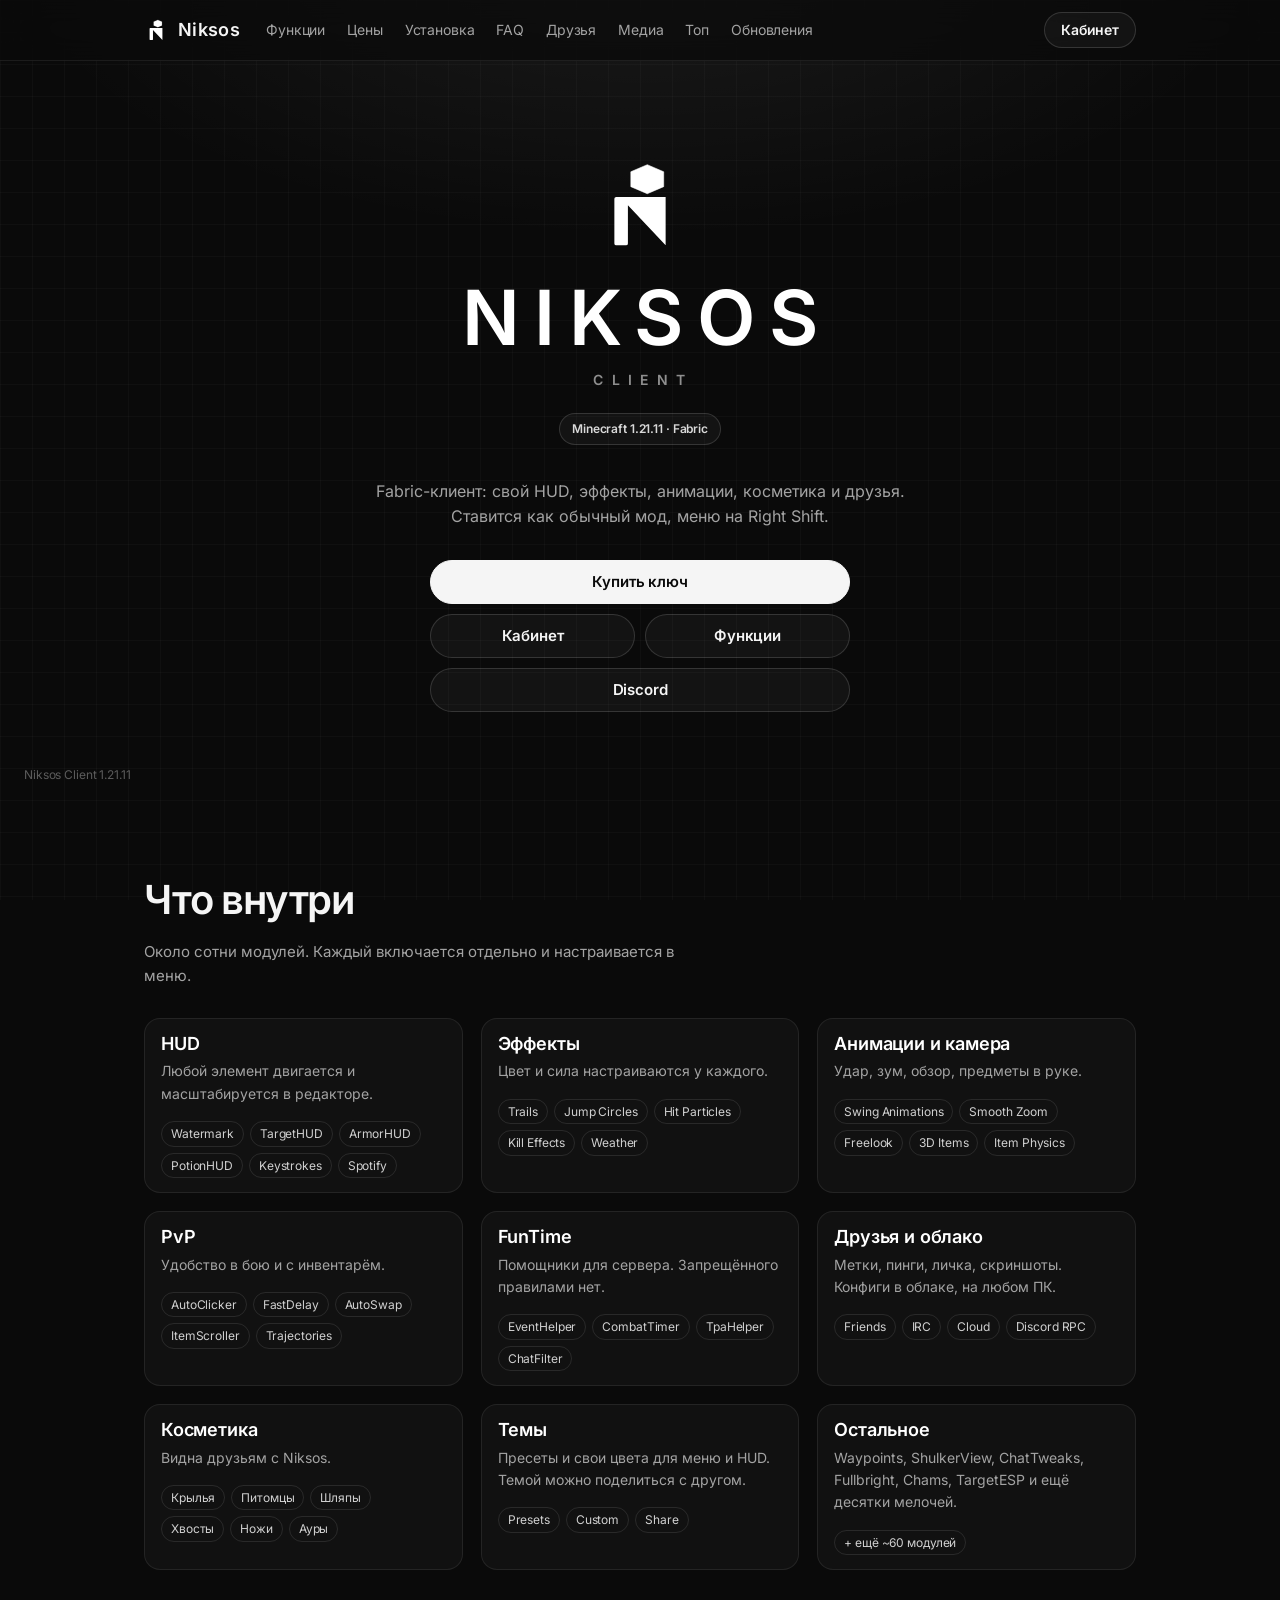
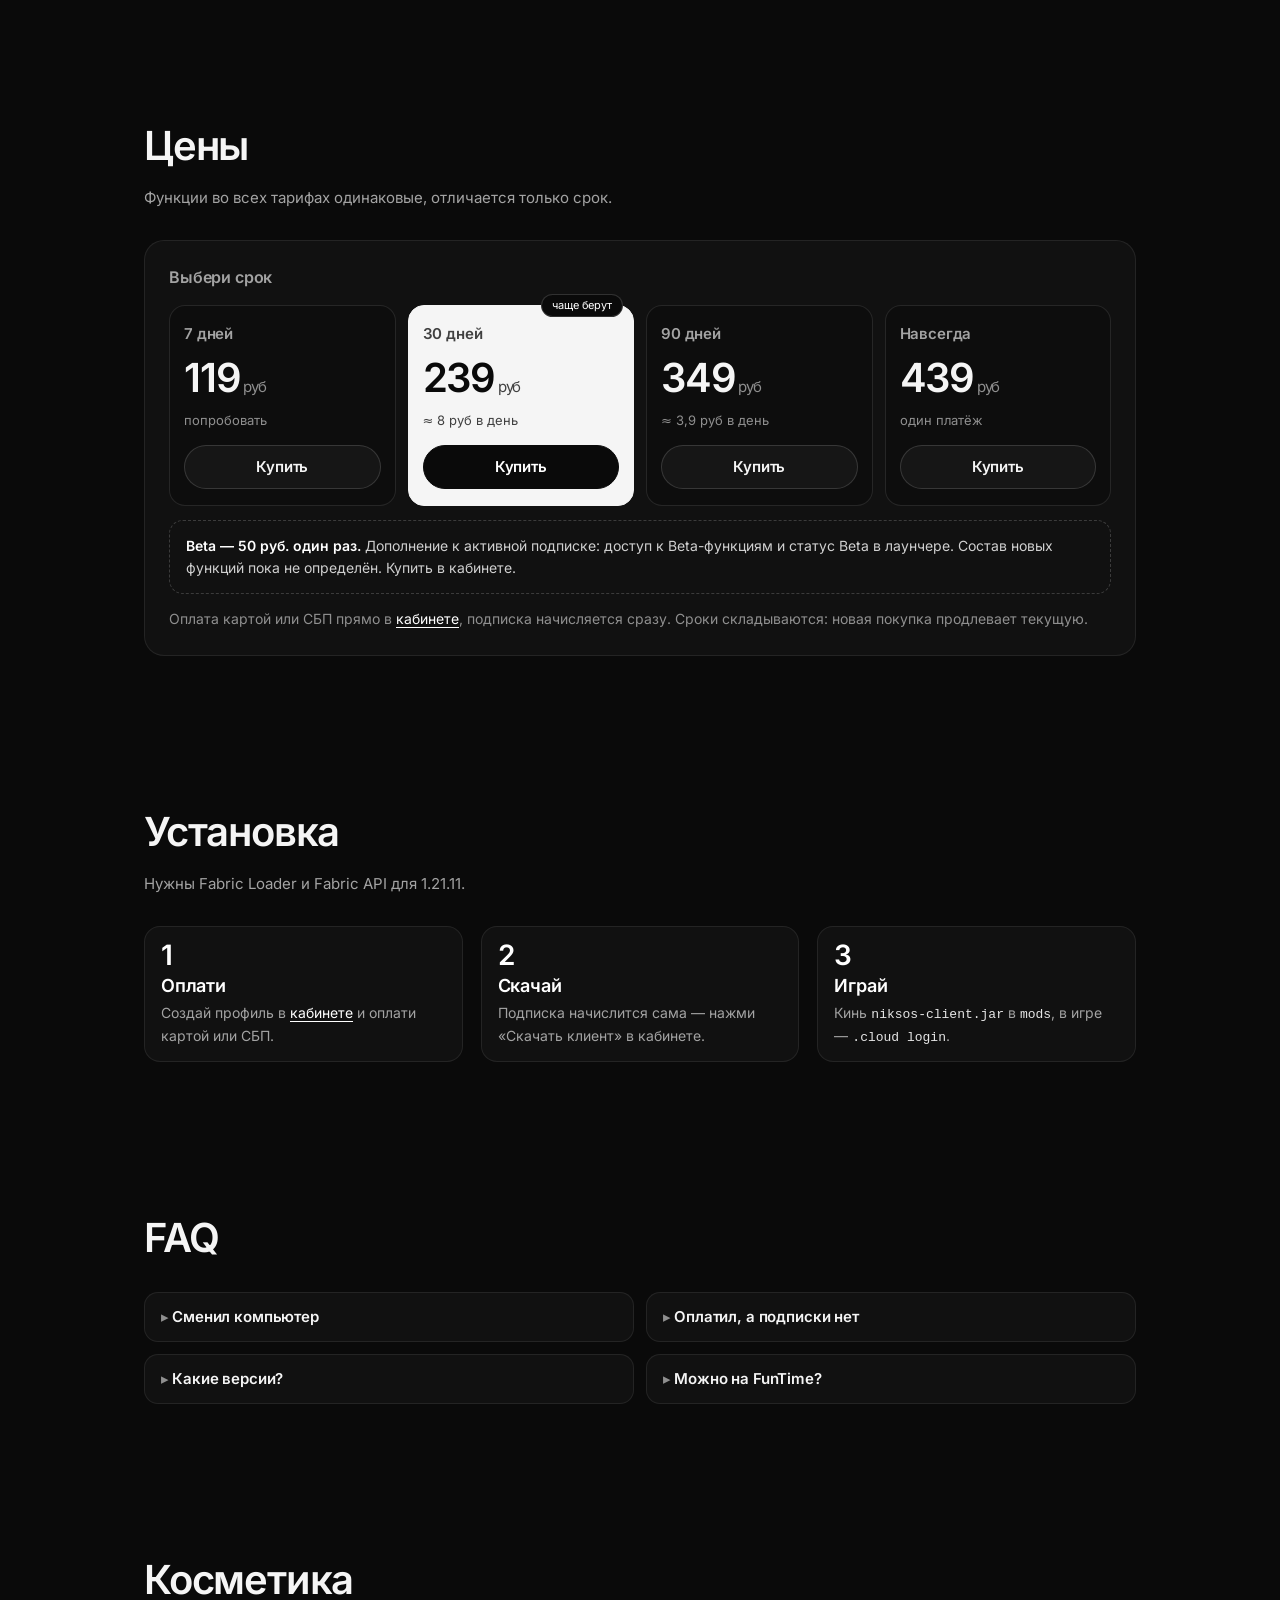
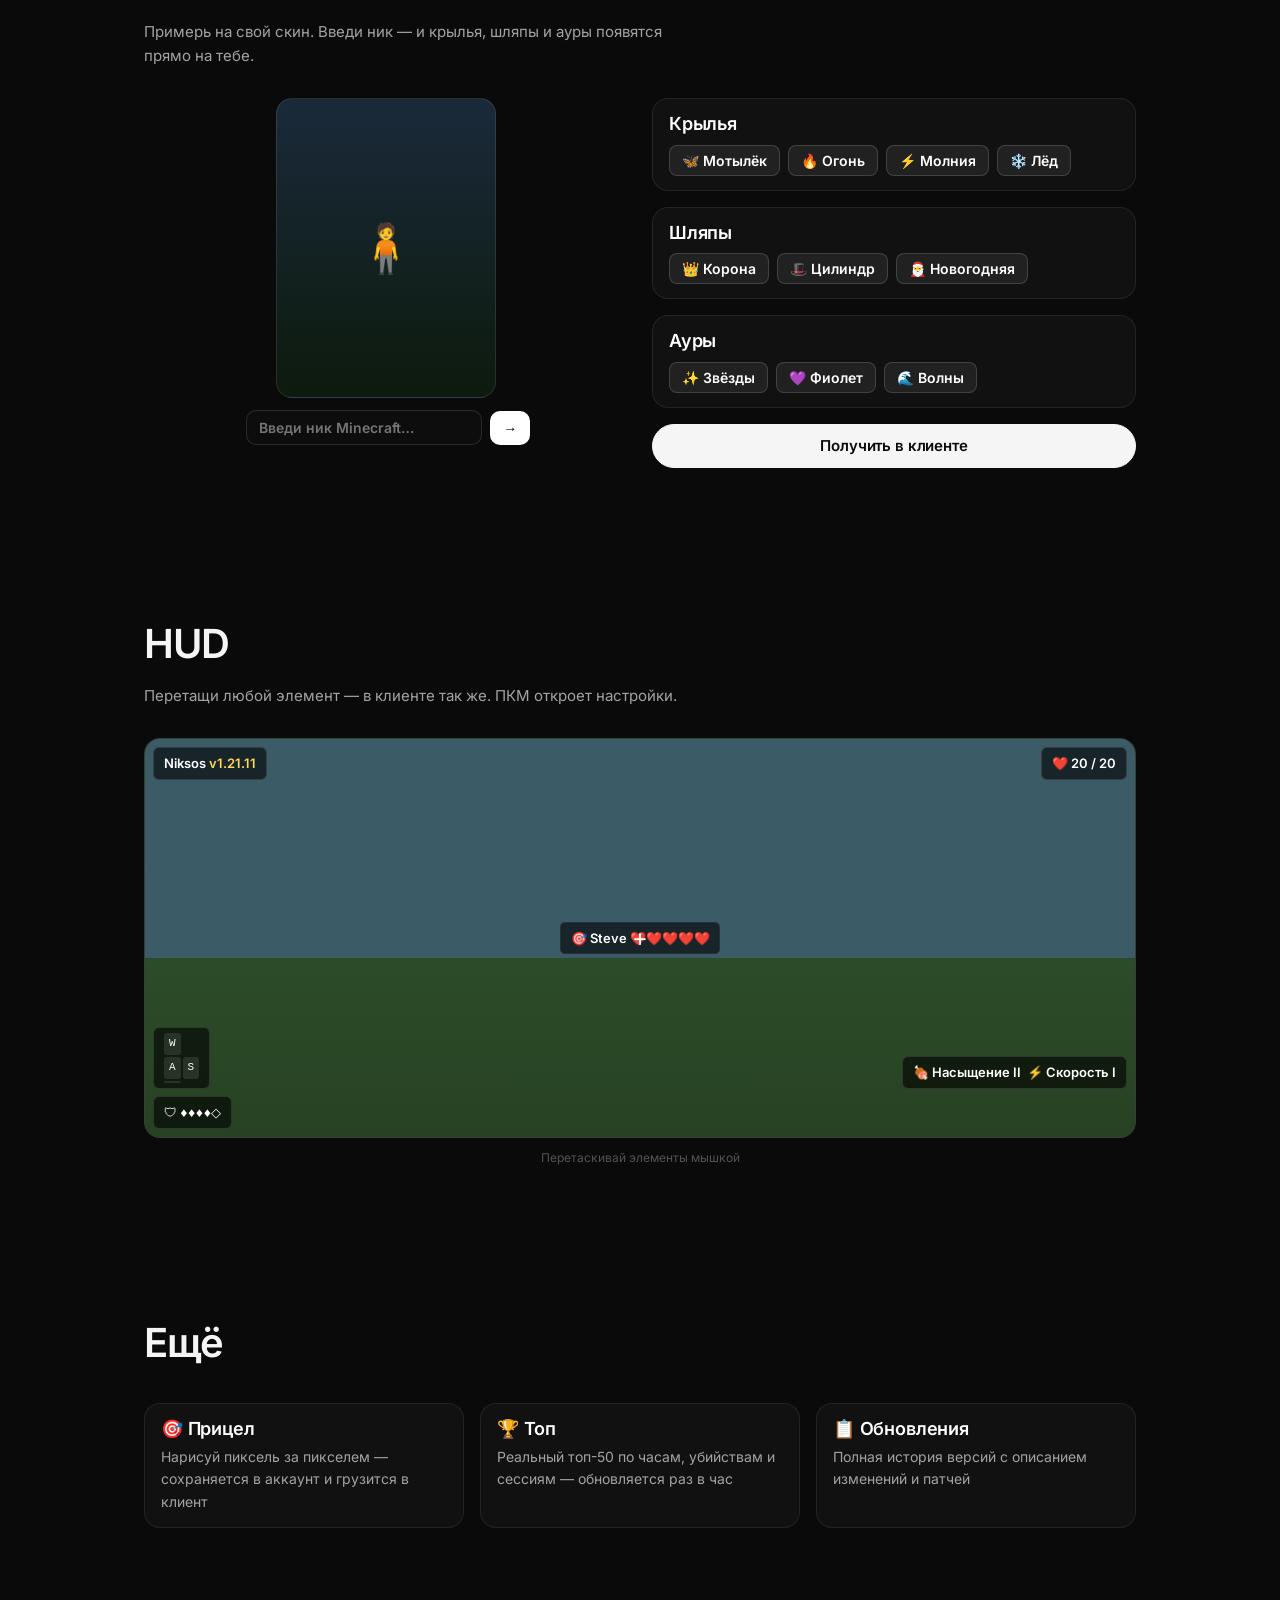
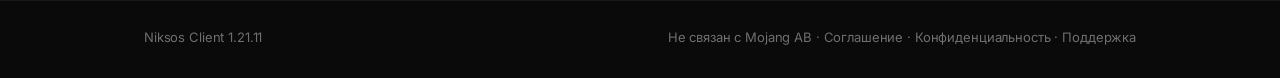
==== commit 79ce1a44: "Add files via upload" ====
--- a/index.html
+++ b/index.html
@@ -132,6 +132,8 @@
       <a href="#faq">FAQ</a>
       <a href="friends.html">Друзья</a>
       <a href="media.html">Медиа</a>
+      <a href="leaderboard.html">Топ</a>
+      <a href="changelog.html">Обновления</a>
     </nav>
     <a class="mc" href="account.html">Кабинет</a>
   </div>
@@ -182,10 +184,10 @@
     <div class="gui">
       <div class="gt">Выбери срок</div>
       <div class="plans">
-        <div class="plan"><div class="n">7 дней</div><div class="pr">40<small> руб</small></div><div class="s">попробовать</div><a class="mc" href="account.html?buy=7d">Купить</a></div>
-        <div class="plan hot"><span class="tag">чаще берут</span><div class="n">30 дней</div><div class="pr">120<small> руб</small></div><div class="s">4 руб в день</div><a class="mc p" href="account.html?buy=30d">Купить</a></div>
-        <div class="plan"><div class="n">90 дней</div><div class="pr">190<small> руб</small></div><div class="s">≈ 2,1 руб в день</div><a class="mc" href="account.html?buy=90d">Купить</a></div>
-        <div class="plan"><div class="n">Навсегда</div><div class="pr">280<small> руб</small></div><div class="s">один платёж</div><a class="mc" href="account.html?buy=forever">Купить</a></div>
+        <div class="plan"><div class="n">7 дней</div><div class="pr">119<small> руб</small></div><div class="s">попробовать</div><a class="mc" href="account.html?buy=7d">Купить</a></div>
+        <div class="plan hot"><span class="tag">чаще берут</span><div class="n">30 дней</div><div class="pr">239<small> руб</small></div><div class="s">≈ 8 руб в день</div><a class="mc p" href="account.html?buy=30d">Купить</a></div>
+        <div class="plan"><div class="n">90 дней</div><div class="pr">349<small> руб</small></div><div class="s">≈ 3,9 руб в день</div><a class="mc" href="account.html?buy=90d">Купить</a></div>
+        <div class="plan"><div class="n">Навсегда</div><div class="pr">439<small> руб</small></div><div class="s">один платёж</div><a class="mc" href="account.html?buy=forever">Купить</a></div>
       </div>
       <div class="addon"><b>Beta — 50 руб. один раз.</b> Дополнение к активной подписке: доступ к Beta-функциям и статус Beta в лаунчере. Состав новых функций пока не определён. <a href="account.html?buy=beta">Купить в кабинете</a>.</div>
       <p class="note">Оплата картой или СБП прямо в <a href="account.html">кабинете</a>, подписка начисляется сразу. Сроки складываются: новая покупка продлевает текущую.</p>
@@ -216,6 +218,193 @@
     </div>
   </div>
 </section>
+
+<!-- ── КОСМЕТИКА: примерка ── -->
+<section id="cosmetics">
+  <div class="wrap">
+    <h2 class="sec-t">Косметика</h2>
+    <p class="sec-s">Примерь на свой скин. Введи ник — и крылья, шляпы и ауры появятся прямо на тебе.</p>
+
+    <div style="display:grid;grid-template-columns:1fr 1fr;gap:24px;align-items:start;margin-top:28px">
+      <!-- Skin viewer -->
+      <div style="display:flex;flex-direction:column;align-items:center;gap:12px">
+        <div id="skinViewer" style="width:220px;height:300px;background:linear-gradient(180deg,#1a2a3a,#0d1a0d);border-radius:16px;border:1px solid rgba(255,255,255,.1);display:flex;align-items:center;justify-content:center;position:relative;overflow:hidden">
+          <img id="skinImg" src="" alt="" style="height:260px;image-rendering:pixelated;display:none">
+          <div id="skinPlaceholder" style="font-size:48px">🧍</div>
+          <div id="cosOverlay" style="position:absolute;top:10px;right:10px;font-size:32px;line-height:1;display:none"></div>
+        </div>
+        <div style="display:flex;gap:8px;align-items:center;width:100%;max-width:280px">
+          <input id="nickInputCos" type="text" placeholder="Введи ник Minecraft…" style="flex:1;background:rgba(0,0,0,.6);border:1px solid rgba(255,255,255,.15);border-radius:10px;color:#fff;font-family:Pix,monospace;font-size:14px;padding:8px 12px;outline:none">
+          <button onclick="loadSkin()" style="padding:8px 16px;background:#fff;color:#000;border:none;border-radius:10px;font-family:Pix,monospace;font-size:14px;cursor:pointer;font-weight:700">→</button>
+        </div>
+        <div id="skinNote" style="font-size:12px;color:rgba(255,255,255,.4);text-align:center"></div>
+      </div>
+
+      <!-- Cosm picker -->
+      <div style="display:flex;flex-direction:column;gap:16px">
+        <div class="tt">
+          <h3>Крылья</h3>
+          <div class="m" style="display:flex;flex-wrap:wrap;gap:8px;margin-top:10px">
+            <button class="cos-btn" data-cat="wings" data-ico="🦋" data-name="Мотылёк" onclick="pickCos(this)">🦋 Мотылёк</button>
+            <button class="cos-btn" data-cat="wings" data-ico="🔥" data-name="Огонь" onclick="pickCos(this)">🔥 Огонь</button>
+            <button class="cos-btn" data-cat="wings" data-ico="⚡" data-name="Молния" onclick="pickCos(this)">⚡ Молния</button>
+            <button class="cos-btn" data-cat="wings" data-ico="❄️" data-name="Лёд" onclick="pickCos(this)">❄️ Лёд</button>
+          </div>
+        </div>
+        <div class="tt">
+          <h3>Шляпы</h3>
+          <div class="m" style="display:flex;flex-wrap:wrap;gap:8px;margin-top:10px">
+            <button class="cos-btn" data-cat="hats" data-ico="👑" data-name="Корона" onclick="pickCos(this)">👑 Корона</button>
+            <button class="cos-btn" data-cat="hats" data-ico="🎩" data-name="Цилиндр" onclick="pickCos(this)">🎩 Цилиндр</button>
+            <button class="cos-btn" data-cat="hats" data-ico="🎅" data-name="Дед Мороз" onclick="pickCos(this)">🎅 Новогодняя</button>
+          </div>
+        </div>
+        <div class="tt">
+          <h3>Ауры</h3>
+          <div class="m" style="display:flex;flex-wrap:wrap;gap:8px;margin-top:10px">
+            <button class="cos-btn" data-cat="aura" data-ico="✨" data-name="Звёзды" onclick="pickCos(this)">✨ Звёзды</button>
+            <button class="cos-btn" data-cat="aura" data-ico="💜" data-name="Фиолет" onclick="pickCos(this)">💜 Фиолет</button>
+            <button class="cos-btn" data-cat="aura" data-ico="🌊" data-name="Волны" onclick="pickCos(this)">🌊 Волны</button>
+          </div>
+        </div>
+        <a class="mc p" href="account.html" style="text-align:center">Получить в клиенте</a>
+      </div>
+    </div>
+  </div>
+</section>
+
+<!-- ── HUD DEMO ── -->
+<section id="hud">
+  <div class="wrap">
+    <h2 class="sec-t">HUD</h2>
+    <p class="sec-s">Перетащи любой элемент — в клиенте так же. ПКМ откроет настройки.</p>
+    <div id="hudDemo" style="position:relative;height:400px;background:#1c2a1c;border-radius:16px;border:1px solid rgba(255,255,255,.1);margin-top:28px;overflow:hidden;user-select:none;cursor:default">
+      <!-- Background mock -->
+      <div style="position:absolute;inset:0;background:linear-gradient(180deg,#74b6f0 0%,#74b6f0 55%,#4a8a3f 55%,#3a6e30 100%);opacity:.35"></div>
+      <!-- HUD widgets -->
+      <div class="hw" id="hw-wm"   style="top:8px;left:8px"    data-label="Watermark">Niksos <span style="color:#ffd855">v1.21.11</span></div>
+      <div class="hw" id="hw-hp"   style="top:8px;right:8px"   data-label="Health">❤️ 20 / 20</div>
+      <div class="hw" id="hw-ks"   style="bottom:48px;left:8px" data-label="Keystrokes" style="font-size:11px">
+        <div style="display:grid;grid-template-columns:1fr 1fr;gap:2px;font-family:monospace;font-size:11px;line-height:1.8">
+          <div id="hw-w" class="ks-key">W</div><div></div>
+          <div id="hw-a" class="ks-key">A</div><div id="hw-s" class="ks-key">S</div><div id="hw-d" class="ks-key" style="display:none"></div>
+        </div>
+      </div>
+      <div class="hw" id="hw-th"   style="top:50%;left:50%;transform:translate(-50%,-50%)" data-label="TargetHUD">🎯 Steve ❤️❤️❤️❤️❤️</div>
+      <div class="hw" id="hw-pot"  style="bottom:48px;right:8px" data-label="PotionHUD">🍖 Насыщение II&nbsp; ⚡ Скорость I</div>
+      <div class="hw" id="hw-arm"  style="bottom:8px;left:8px"  data-label="ArmorHUD">🛡 ♦♦♦♦◇</div>
+      <!-- Crosshair -->
+      <div style="position:absolute;top:50%;left:50%;transform:translate(-50%,-50%);color:#fff;font-size:24px;line-height:1;pointer-events:none">+</div>
+    </div>
+    <p style="text-align:center;font-size:12px;color:rgba(255,255,255,.3);margin-top:10px">Перетаскивай элементы мышкой</p>
+  </div>
+</section>
+
+<!-- ── ПРИЦЕЛ / ТОП / CHANGELOG shortcuts ── -->
+<section style="padding:72px 0">
+  <div class="wrap">
+    <h2 class="sec-t">Ещё</h2>
+    <div style="display:grid;grid-template-columns:repeat(3,1fr);gap:16px;margin-top:28px">
+      <a href="crosshair.html" class="tt" style="cursor:pointer;text-decoration:none;display:block">
+        <h3>🎯 Прицел</h3>
+        <p>Нарисуй пиксель за пикселем — сохраняется в аккаунт и грузится в клиент</p>
+      </a>
+      <a href="leaderboard.html" class="tt" style="cursor:pointer;text-decoration:none;display:block">
+        <h3>🏆 Топ</h3>
+        <p>Реальный топ-50 по часам, убийствам и сессиям — обновляется раз в час</p>
+      </a>
+      <a href="changelog.html" class="tt" style="cursor:pointer;text-decoration:none;display:block">
+        <h3>📋 Обновления</h3>
+        <p>Полная история версий с описанием изменений и патчей</p>
+      </a>
+    </div>
+  </div>
+</section>
+
+<style>
+/* Cosmetics buttons */
+.cos-btn{background:rgba(255,255,255,.07);border:1px solid rgba(255,255,255,.15);color:#fff;border-radius:8px;padding:6px 12px;font-family:Pix,monospace;font-size:14px;cursor:pointer;transition:.15s;white-space:nowrap}
+.cos-btn:hover,.cos-btn.active{background:rgba(255,255,255,.18);border-color:rgba(255,255,255,.4)}
+/* HUD widgets */
+.hw{position:absolute;background:rgba(0,0,0,.6);border:1px solid rgba(255,255,255,.12);border-radius:6px;padding:5px 10px;font-family:Pix,monospace;font-size:13px;color:#fff;cursor:grab;white-space:nowrap;transition:border-color .15s}
+.hw:hover{border-color:rgba(255,255,255,.4)}
+.hw:active{cursor:grabbing}
+/* keystroke keys */
+.ks-key{background:rgba(255,255,255,.1);border-radius:3px;padding:1px 5px;text-align:center;font-size:11px}
+</style>
+<script>
+// ── Skin viewer ──
+function loadSkin() {
+  const nick = document.getElementById('nickInputCos').value.trim();
+  if(!nick) return;
+  const img = document.getElementById('skinImg');
+  const ph = document.getElementById('skinPlaceholder');
+  const note = document.getElementById('skinNote');
+  img.style.display='none'; ph.style.display='block'; note.textContent='Загрузка…';
+  // mc-heads.net full body render
+  const url = `https://mc-heads.net/body/${encodeURIComponent(nick)}/200`;
+  img.onload = ()=>{ img.style.display='block'; ph.style.display='none'; note.textContent=nick; };
+  img.onerror = ()=>{ note.textContent='Скин не найден'; };
+  img.src = url;
+}
+document.getElementById('nickInputCos').addEventListener('keydown', e=>{ if(e.key==='Enter') loadSkin(); });
+
+// Cosm overlay
+const cosState = {};
+function pickCos(btn) {
+  const cat=btn.dataset.cat, ico=btn.dataset.ico;
+  const same=cosState[cat]===ico;
+  cosState[cat]=same?null:ico;
+  document.querySelectorAll(`.cos-btn[data-cat="${cat}"]`).forEach(b=>b.classList.remove('active'));
+  if(!same) btn.classList.add('active');
+  // show overlay
+  const ov=document.getElementById('cosOverlay');
+  const active=Object.values(cosState).filter(Boolean);
+  if(active.length){ ov.textContent=active.join(' '); ov.style.display='block'; }
+  else { ov.style.display='none'; }
+}
+
+// ── HUD drag ──
+(function(){
+  const widgets = document.querySelectorAll('.hw');
+  let drag=null, ox=0, oy=0;
+  widgets.forEach(w=>{
+    w.addEventListener('mousedown', e=>{
+      e.preventDefault();
+      drag=w;
+      const r=w.getBoundingClientRect();
+      ox=e.clientX-r.left; oy=e.clientY-r.top;
+      w.style.transform='none'; w.style.zIndex=100;
+    });
+  });
+  const demo=document.getElementById('hudDemo');
+  document.addEventListener('mousemove', e=>{
+    if(!drag) return;
+    const dr=demo.getBoundingClientRect();
+    const wr=drag.getBoundingClientRect();
+    let nx=e.clientX-dr.left-ox, ny=e.clientY-dr.top-oy;
+    nx=Math.max(0,Math.min(nx,dr.width-wr.width));
+    ny=Math.max(0,Math.min(ny,dr.height-wr.height));
+    drag.style.left=nx+'px'; drag.style.top=ny+'px';
+    drag.style.right='auto'; drag.style.bottom='auto';
+  });
+  document.addEventListener('mouseup',()=>{if(drag){drag.style.zIndex='';drag=null;}});
+
+  // Keystroke animation
+  const keys={w:'hw-w',a:'hw-a',s:'hw-s',d:'hw-d'};
+  const ksD=document.getElementById('hw-d');
+  if(ksD) ksD.style.display='flex';
+  document.addEventListener('keydown', e=>{
+    const id=keys[e.key.toLowerCase()];
+    if(id){const el=document.getElementById(id);if(el)el.style.background='rgba(255,255,255,.3)';}
+  });
+  document.addEventListener('keyup', e=>{
+    const id=keys[e.key.toLowerCase()];
+    if(id){const el=document.getElementById(id);if(el)el.style.background='rgba(255,255,255,.1)';}
+  });
+})();
+</script>
+
 </main>
 
 <footer>
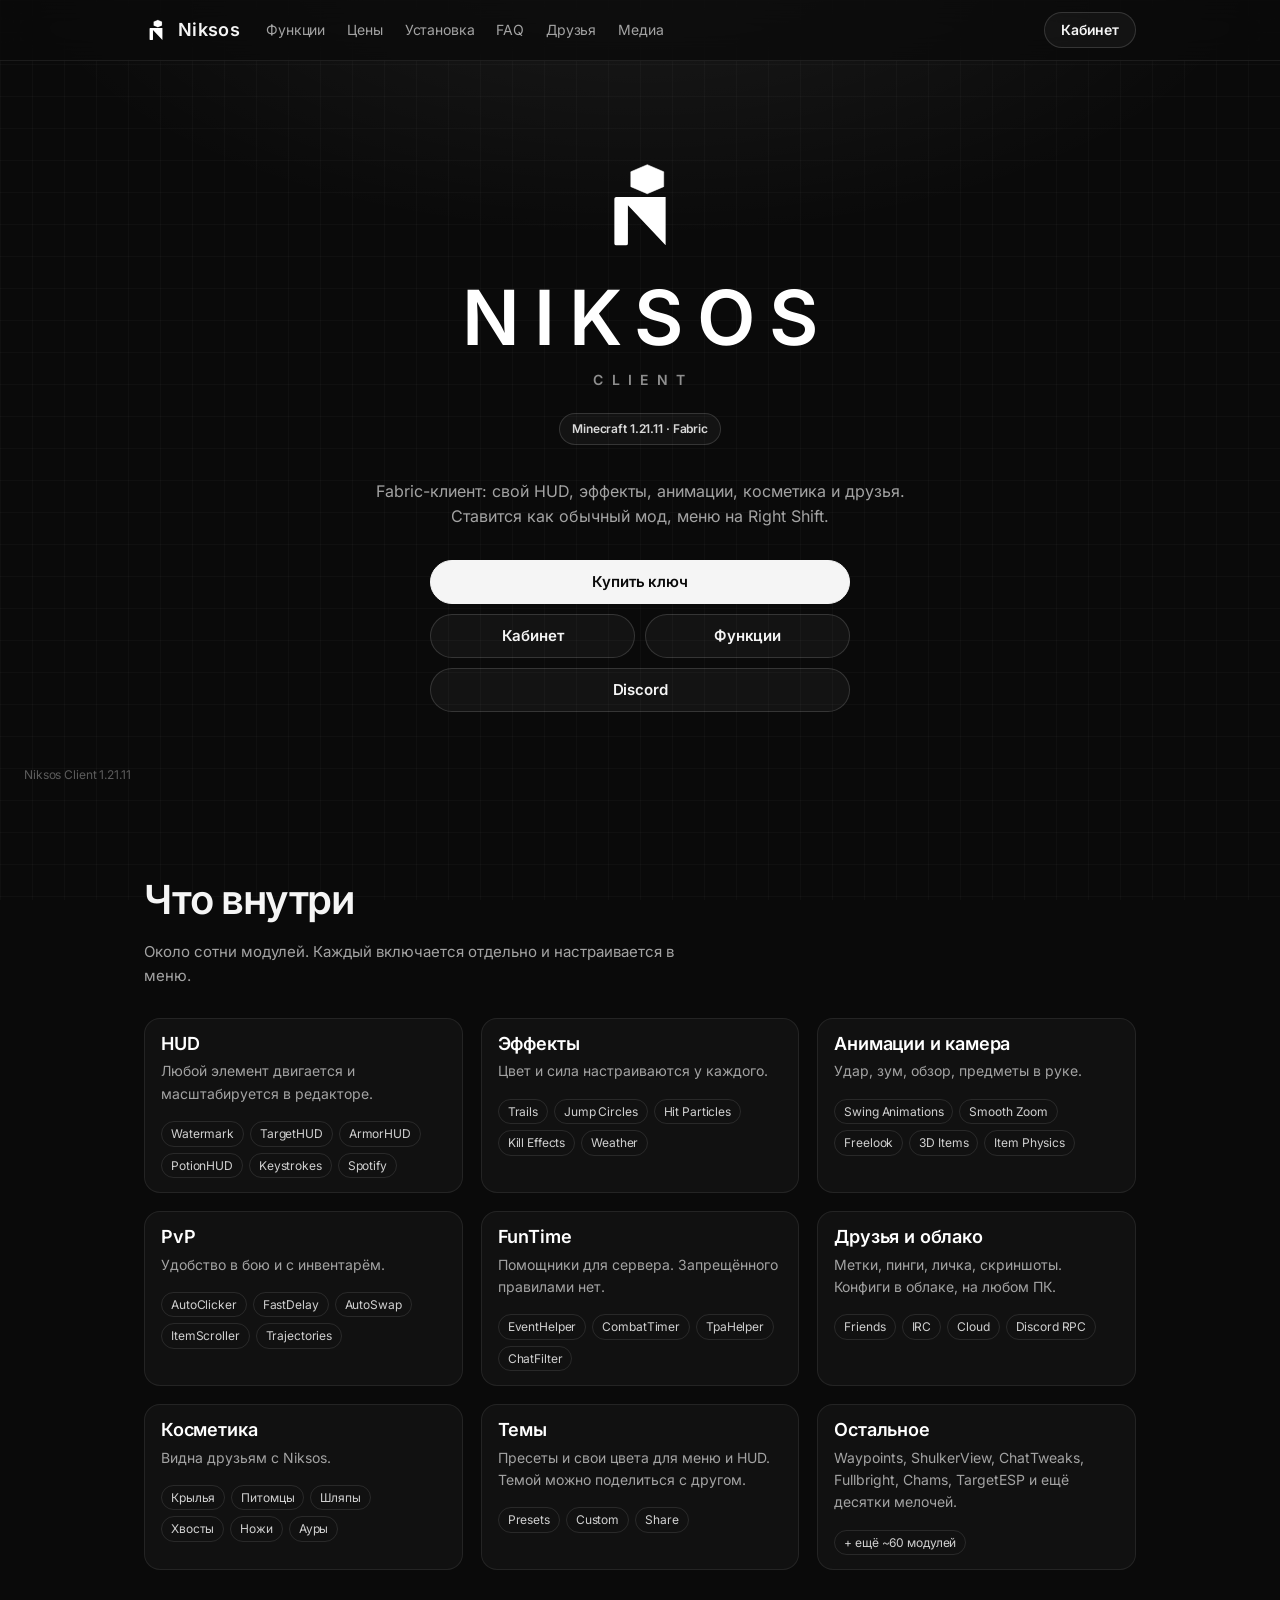
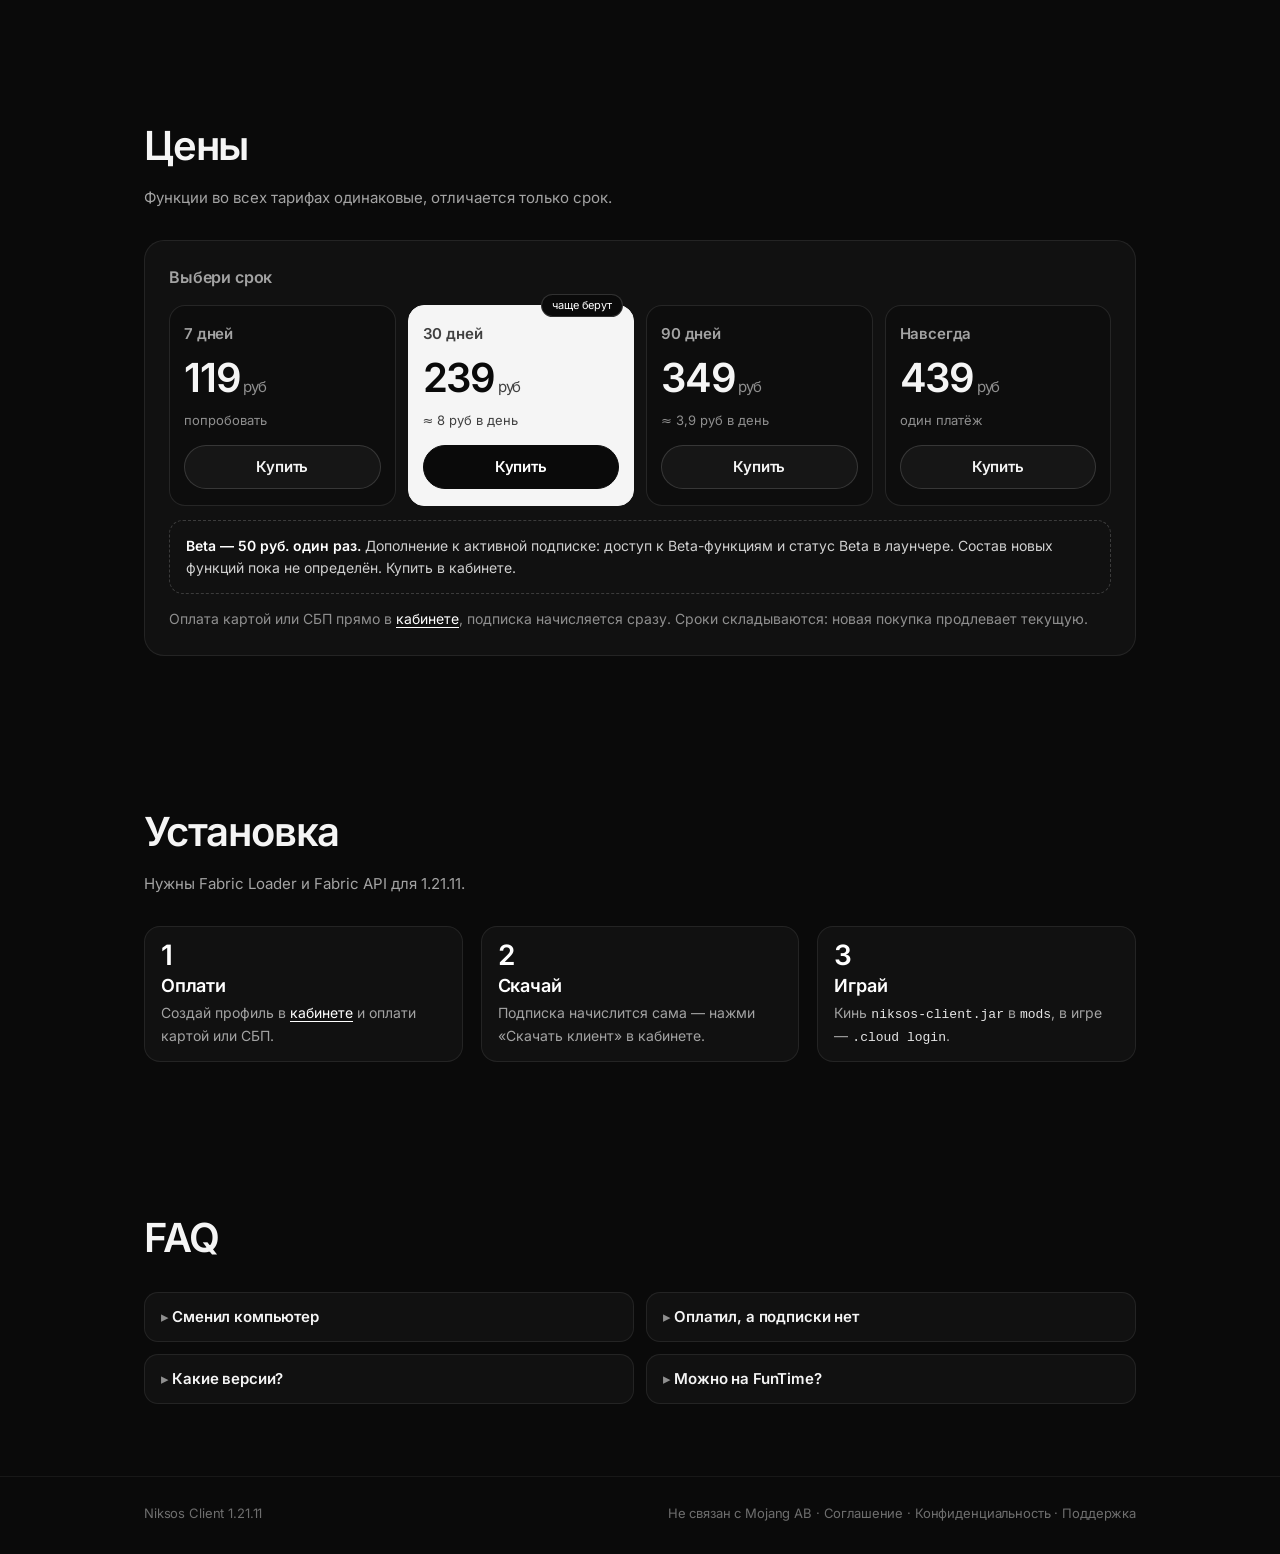
==== commit 55855cfc: "Add files via upload" ====
--- a/index.html
+++ b/index.html
@@ -132,8 +132,6 @@
       <a href="#faq">FAQ</a>
       <a href="friends.html">Друзья</a>
       <a href="media.html">Медиа</a>
-      <a href="leaderboard.html">Топ</a>
-      <a href="changelog.html">Обновления</a>
     </nav>
     <a class="mc" href="account.html">Кабинет</a>
   </div>
@@ -218,193 +216,6 @@
     </div>
   </div>
 </section>
-
-<!-- ── КОСМЕТИКА: примерка ── -->
-<section id="cosmetics">
-  <div class="wrap">
-    <h2 class="sec-t">Косметика</h2>
-    <p class="sec-s">Примерь на свой скин. Введи ник — и крылья, шляпы и ауры появятся прямо на тебе.</p>
-
-    <div style="display:grid;grid-template-columns:1fr 1fr;gap:24px;align-items:start;margin-top:28px">
-      <!-- Skin viewer -->
-      <div style="display:flex;flex-direction:column;align-items:center;gap:12px">
-        <div id="skinViewer" style="width:220px;height:300px;background:linear-gradient(180deg,#1a2a3a,#0d1a0d);border-radius:16px;border:1px solid rgba(255,255,255,.1);display:flex;align-items:center;justify-content:center;position:relative;overflow:hidden">
-          <img id="skinImg" src="" alt="" style="height:260px;image-rendering:pixelated;display:none">
-          <div id="skinPlaceholder" style="font-size:48px">🧍</div>
-          <div id="cosOverlay" style="position:absolute;top:10px;right:10px;font-size:32px;line-height:1;display:none"></div>
-        </div>
-        <div style="display:flex;gap:8px;align-items:center;width:100%;max-width:280px">
-          <input id="nickInputCos" type="text" placeholder="Введи ник Minecraft…" style="flex:1;background:rgba(0,0,0,.6);border:1px solid rgba(255,255,255,.15);border-radius:10px;color:#fff;font-family:Pix,monospace;font-size:14px;padding:8px 12px;outline:none">
-          <button onclick="loadSkin()" style="padding:8px 16px;background:#fff;color:#000;border:none;border-radius:10px;font-family:Pix,monospace;font-size:14px;cursor:pointer;font-weight:700">→</button>
-        </div>
-        <div id="skinNote" style="font-size:12px;color:rgba(255,255,255,.4);text-align:center"></div>
-      </div>
-
-      <!-- Cosm picker -->
-      <div style="display:flex;flex-direction:column;gap:16px">
-        <div class="tt">
-          <h3>Крылья</h3>
-          <div class="m" style="display:flex;flex-wrap:wrap;gap:8px;margin-top:10px">
-            <button class="cos-btn" data-cat="wings" data-ico="🦋" data-name="Мотылёк" onclick="pickCos(this)">🦋 Мотылёк</button>
-            <button class="cos-btn" data-cat="wings" data-ico="🔥" data-name="Огонь" onclick="pickCos(this)">🔥 Огонь</button>
-            <button class="cos-btn" data-cat="wings" data-ico="⚡" data-name="Молния" onclick="pickCos(this)">⚡ Молния</button>
-            <button class="cos-btn" data-cat="wings" data-ico="❄️" data-name="Лёд" onclick="pickCos(this)">❄️ Лёд</button>
-          </div>
-        </div>
-        <div class="tt">
-          <h3>Шляпы</h3>
-          <div class="m" style="display:flex;flex-wrap:wrap;gap:8px;margin-top:10px">
-            <button class="cos-btn" data-cat="hats" data-ico="👑" data-name="Корона" onclick="pickCos(this)">👑 Корона</button>
-            <button class="cos-btn" data-cat="hats" data-ico="🎩" data-name="Цилиндр" onclick="pickCos(this)">🎩 Цилиндр</button>
-            <button class="cos-btn" data-cat="hats" data-ico="🎅" data-name="Дед Мороз" onclick="pickCos(this)">🎅 Новогодняя</button>
-          </div>
-        </div>
-        <div class="tt">
-          <h3>Ауры</h3>
-          <div class="m" style="display:flex;flex-wrap:wrap;gap:8px;margin-top:10px">
-            <button class="cos-btn" data-cat="aura" data-ico="✨" data-name="Звёзды" onclick="pickCos(this)">✨ Звёзды</button>
-            <button class="cos-btn" data-cat="aura" data-ico="💜" data-name="Фиолет" onclick="pickCos(this)">💜 Фиолет</button>
-            <button class="cos-btn" data-cat="aura" data-ico="🌊" data-name="Волны" onclick="pickCos(this)">🌊 Волны</button>
-          </div>
-        </div>
-        <a class="mc p" href="account.html" style="text-align:center">Получить в клиенте</a>
-      </div>
-    </div>
-  </div>
-</section>
-
-<!-- ── HUD DEMO ── -->
-<section id="hud">
-  <div class="wrap">
-    <h2 class="sec-t">HUD</h2>
-    <p class="sec-s">Перетащи любой элемент — в клиенте так же. ПКМ откроет настройки.</p>
-    <div id="hudDemo" style="position:relative;height:400px;background:#1c2a1c;border-radius:16px;border:1px solid rgba(255,255,255,.1);margin-top:28px;overflow:hidden;user-select:none;cursor:default">
-      <!-- Background mock -->
-      <div style="position:absolute;inset:0;background:linear-gradient(180deg,#74b6f0 0%,#74b6f0 55%,#4a8a3f 55%,#3a6e30 100%);opacity:.35"></div>
-      <!-- HUD widgets -->
-      <div class="hw" id="hw-wm"   style="top:8px;left:8px"    data-label="Watermark">Niksos <span style="color:#ffd855">v1.21.11</span></div>
-      <div class="hw" id="hw-hp"   style="top:8px;right:8px"   data-label="Health">❤️ 20 / 20</div>
-      <div class="hw" id="hw-ks"   style="bottom:48px;left:8px" data-label="Keystrokes" style="font-size:11px">
-        <div style="display:grid;grid-template-columns:1fr 1fr;gap:2px;font-family:monospace;font-size:11px;line-height:1.8">
-          <div id="hw-w" class="ks-key">W</div><div></div>
-          <div id="hw-a" class="ks-key">A</div><div id="hw-s" class="ks-key">S</div><div id="hw-d" class="ks-key" style="display:none"></div>
-        </div>
-      </div>
-      <div class="hw" id="hw-th"   style="top:50%;left:50%;transform:translate(-50%,-50%)" data-label="TargetHUD">🎯 Steve ❤️❤️❤️❤️❤️</div>
-      <div class="hw" id="hw-pot"  style="bottom:48px;right:8px" data-label="PotionHUD">🍖 Насыщение II&nbsp; ⚡ Скорость I</div>
-      <div class="hw" id="hw-arm"  style="bottom:8px;left:8px"  data-label="ArmorHUD">🛡 ♦♦♦♦◇</div>
-      <!-- Crosshair -->
-      <div style="position:absolute;top:50%;left:50%;transform:translate(-50%,-50%);color:#fff;font-size:24px;line-height:1;pointer-events:none">+</div>
-    </div>
-    <p style="text-align:center;font-size:12px;color:rgba(255,255,255,.3);margin-top:10px">Перетаскивай элементы мышкой</p>
-  </div>
-</section>
-
-<!-- ── ПРИЦЕЛ / ТОП / CHANGELOG shortcuts ── -->
-<section style="padding:72px 0">
-  <div class="wrap">
-    <h2 class="sec-t">Ещё</h2>
-    <div style="display:grid;grid-template-columns:repeat(3,1fr);gap:16px;margin-top:28px">
-      <a href="crosshair.html" class="tt" style="cursor:pointer;text-decoration:none;display:block">
-        <h3>🎯 Прицел</h3>
-        <p>Нарисуй пиксель за пикселем — сохраняется в аккаунт и грузится в клиент</p>
-      </a>
-      <a href="leaderboard.html" class="tt" style="cursor:pointer;text-decoration:none;display:block">
-        <h3>🏆 Топ</h3>
-        <p>Реальный топ-50 по часам, убийствам и сессиям — обновляется раз в час</p>
-      </a>
-      <a href="changelog.html" class="tt" style="cursor:pointer;text-decoration:none;display:block">
-        <h3>📋 Обновления</h3>
-        <p>Полная история версий с описанием изменений и патчей</p>
-      </a>
-    </div>
-  </div>
-</section>
-
-<style>
-/* Cosmetics buttons */
-.cos-btn{background:rgba(255,255,255,.07);border:1px solid rgba(255,255,255,.15);color:#fff;border-radius:8px;padding:6px 12px;font-family:Pix,monospace;font-size:14px;cursor:pointer;transition:.15s;white-space:nowrap}
-.cos-btn:hover,.cos-btn.active{background:rgba(255,255,255,.18);border-color:rgba(255,255,255,.4)}
-/* HUD widgets */
-.hw{position:absolute;background:rgba(0,0,0,.6);border:1px solid rgba(255,255,255,.12);border-radius:6px;padding:5px 10px;font-family:Pix,monospace;font-size:13px;color:#fff;cursor:grab;white-space:nowrap;transition:border-color .15s}
-.hw:hover{border-color:rgba(255,255,255,.4)}
-.hw:active{cursor:grabbing}
-/* keystroke keys */
-.ks-key{background:rgba(255,255,255,.1);border-radius:3px;padding:1px 5px;text-align:center;font-size:11px}
-</style>
-<script>
-// ── Skin viewer ──
-function loadSkin() {
-  const nick = document.getElementById('nickInputCos').value.trim();
-  if(!nick) return;
-  const img = document.getElementById('skinImg');
-  const ph = document.getElementById('skinPlaceholder');
-  const note = document.getElementById('skinNote');
-  img.style.display='none'; ph.style.display='block'; note.textContent='Загрузка…';
-  // mc-heads.net full body render
-  const url = `https://mc-heads.net/body/${encodeURIComponent(nick)}/200`;
-  img.onload = ()=>{ img.style.display='block'; ph.style.display='none'; note.textContent=nick; };
-  img.onerror = ()=>{ note.textContent='Скин не найден'; };
-  img.src = url;
-}
-document.getElementById('nickInputCos').addEventListener('keydown', e=>{ if(e.key==='Enter') loadSkin(); });
-
-// Cosm overlay
-const cosState = {};
-function pickCos(btn) {
-  const cat=btn.dataset.cat, ico=btn.dataset.ico;
-  const same=cosState[cat]===ico;
-  cosState[cat]=same?null:ico;
-  document.querySelectorAll(`.cos-btn[data-cat="${cat}"]`).forEach(b=>b.classList.remove('active'));
-  if(!same) btn.classList.add('active');
-  // show overlay
-  const ov=document.getElementById('cosOverlay');
-  const active=Object.values(cosState).filter(Boolean);
-  if(active.length){ ov.textContent=active.join(' '); ov.style.display='block'; }
-  else { ov.style.display='none'; }
-}
-
-// ── HUD drag ──
-(function(){
-  const widgets = document.querySelectorAll('.hw');
-  let drag=null, ox=0, oy=0;
-  widgets.forEach(w=>{
-    w.addEventListener('mousedown', e=>{
-      e.preventDefault();
-      drag=w;
-      const r=w.getBoundingClientRect();
-      ox=e.clientX-r.left; oy=e.clientY-r.top;
-      w.style.transform='none'; w.style.zIndex=100;
-    });
-  });
-  const demo=document.getElementById('hudDemo');
-  document.addEventListener('mousemove', e=>{
-    if(!drag) return;
-    const dr=demo.getBoundingClientRect();
-    const wr=drag.getBoundingClientRect();
-    let nx=e.clientX-dr.left-ox, ny=e.clientY-dr.top-oy;
-    nx=Math.max(0,Math.min(nx,dr.width-wr.width));
-    ny=Math.max(0,Math.min(ny,dr.height-wr.height));
-    drag.style.left=nx+'px'; drag.style.top=ny+'px';
-    drag.style.right='auto'; drag.style.bottom='auto';
-  });
-  document.addEventListener('mouseup',()=>{if(drag){drag.style.zIndex='';drag=null;}});
-
-  // Keystroke animation
-  const keys={w:'hw-w',a:'hw-a',s:'hw-s',d:'hw-d'};
-  const ksD=document.getElementById('hw-d');
-  if(ksD) ksD.style.display='flex';
-  document.addEventListener('keydown', e=>{
-    const id=keys[e.key.toLowerCase()];
-    if(id){const el=document.getElementById(id);if(el)el.style.background='rgba(255,255,255,.3)';}
-  });
-  document.addEventListener('keyup', e=>{
-    const id=keys[e.key.toLowerCase()];
-    if(id){const el=document.getElementById(id);if(el)el.style.background='rgba(255,255,255,.1)';}
-  });
-})();
-</script>
-
 </main>
 
 <footer>
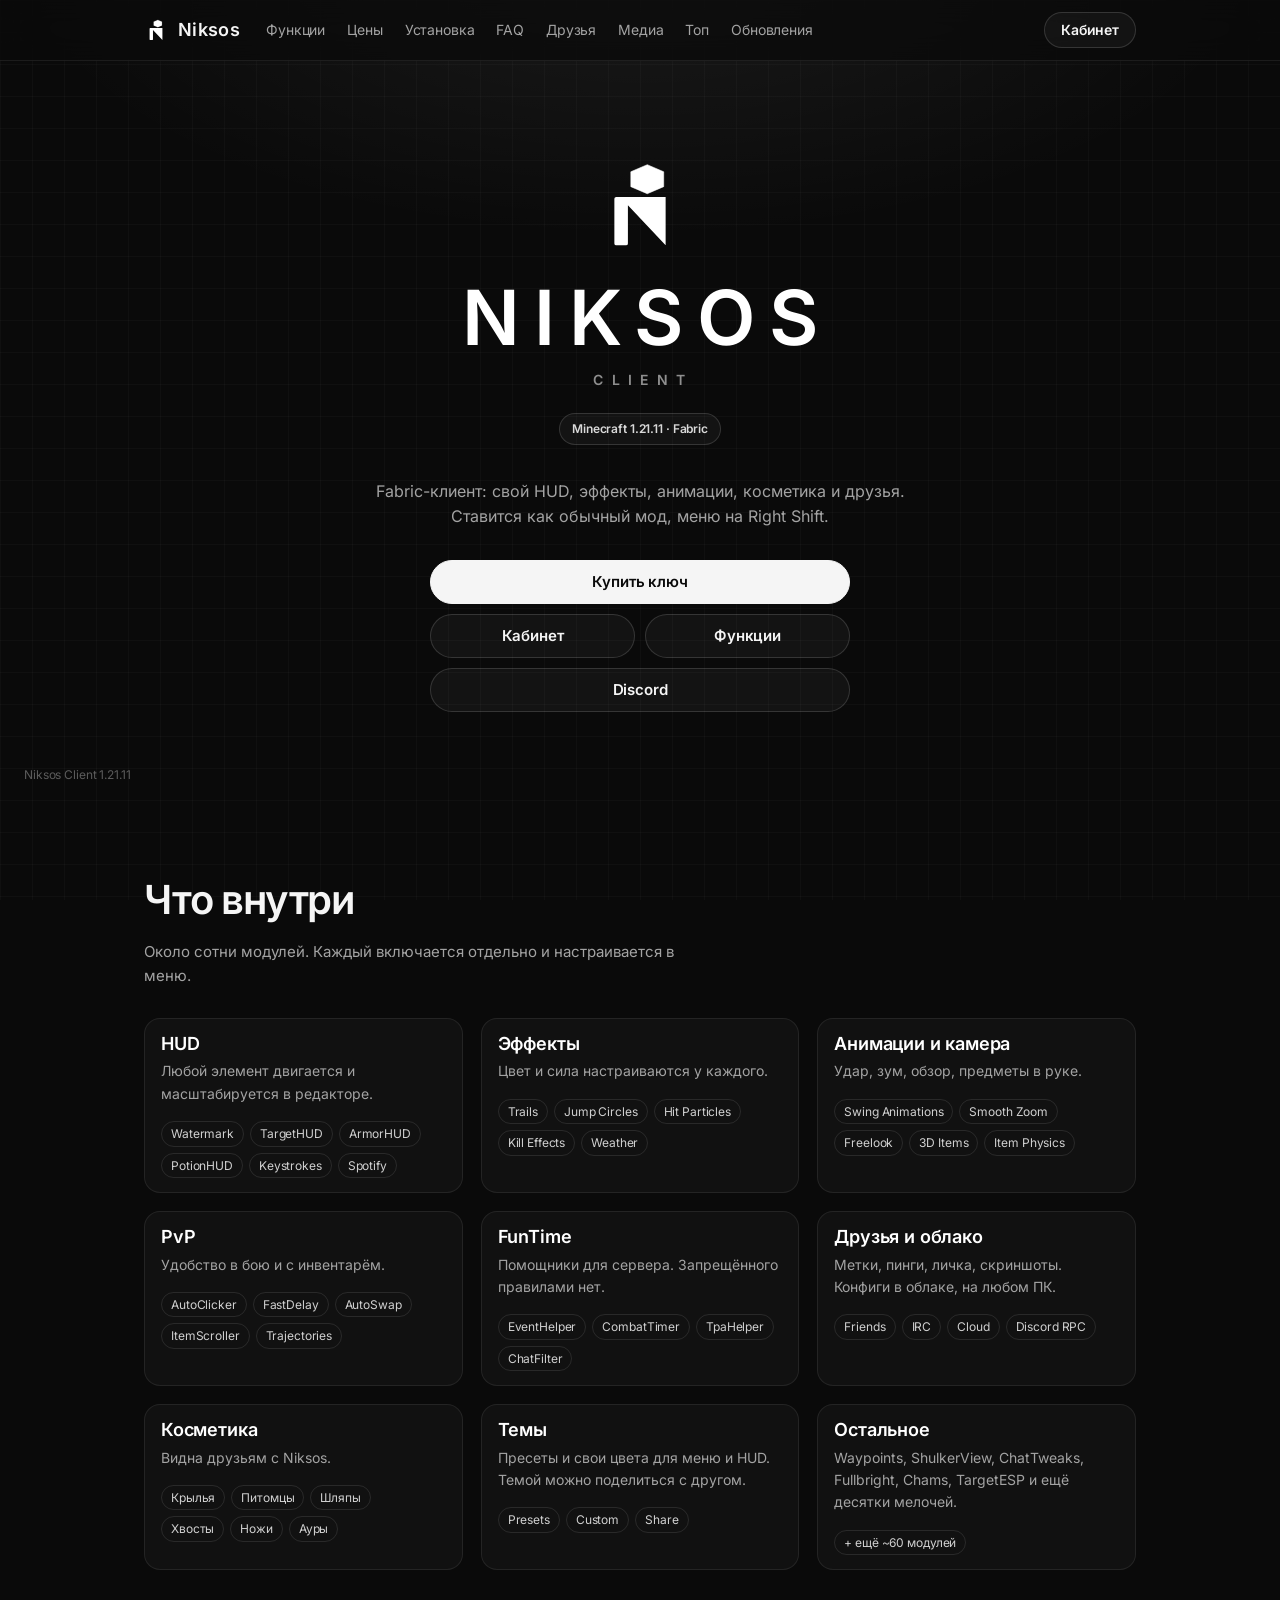
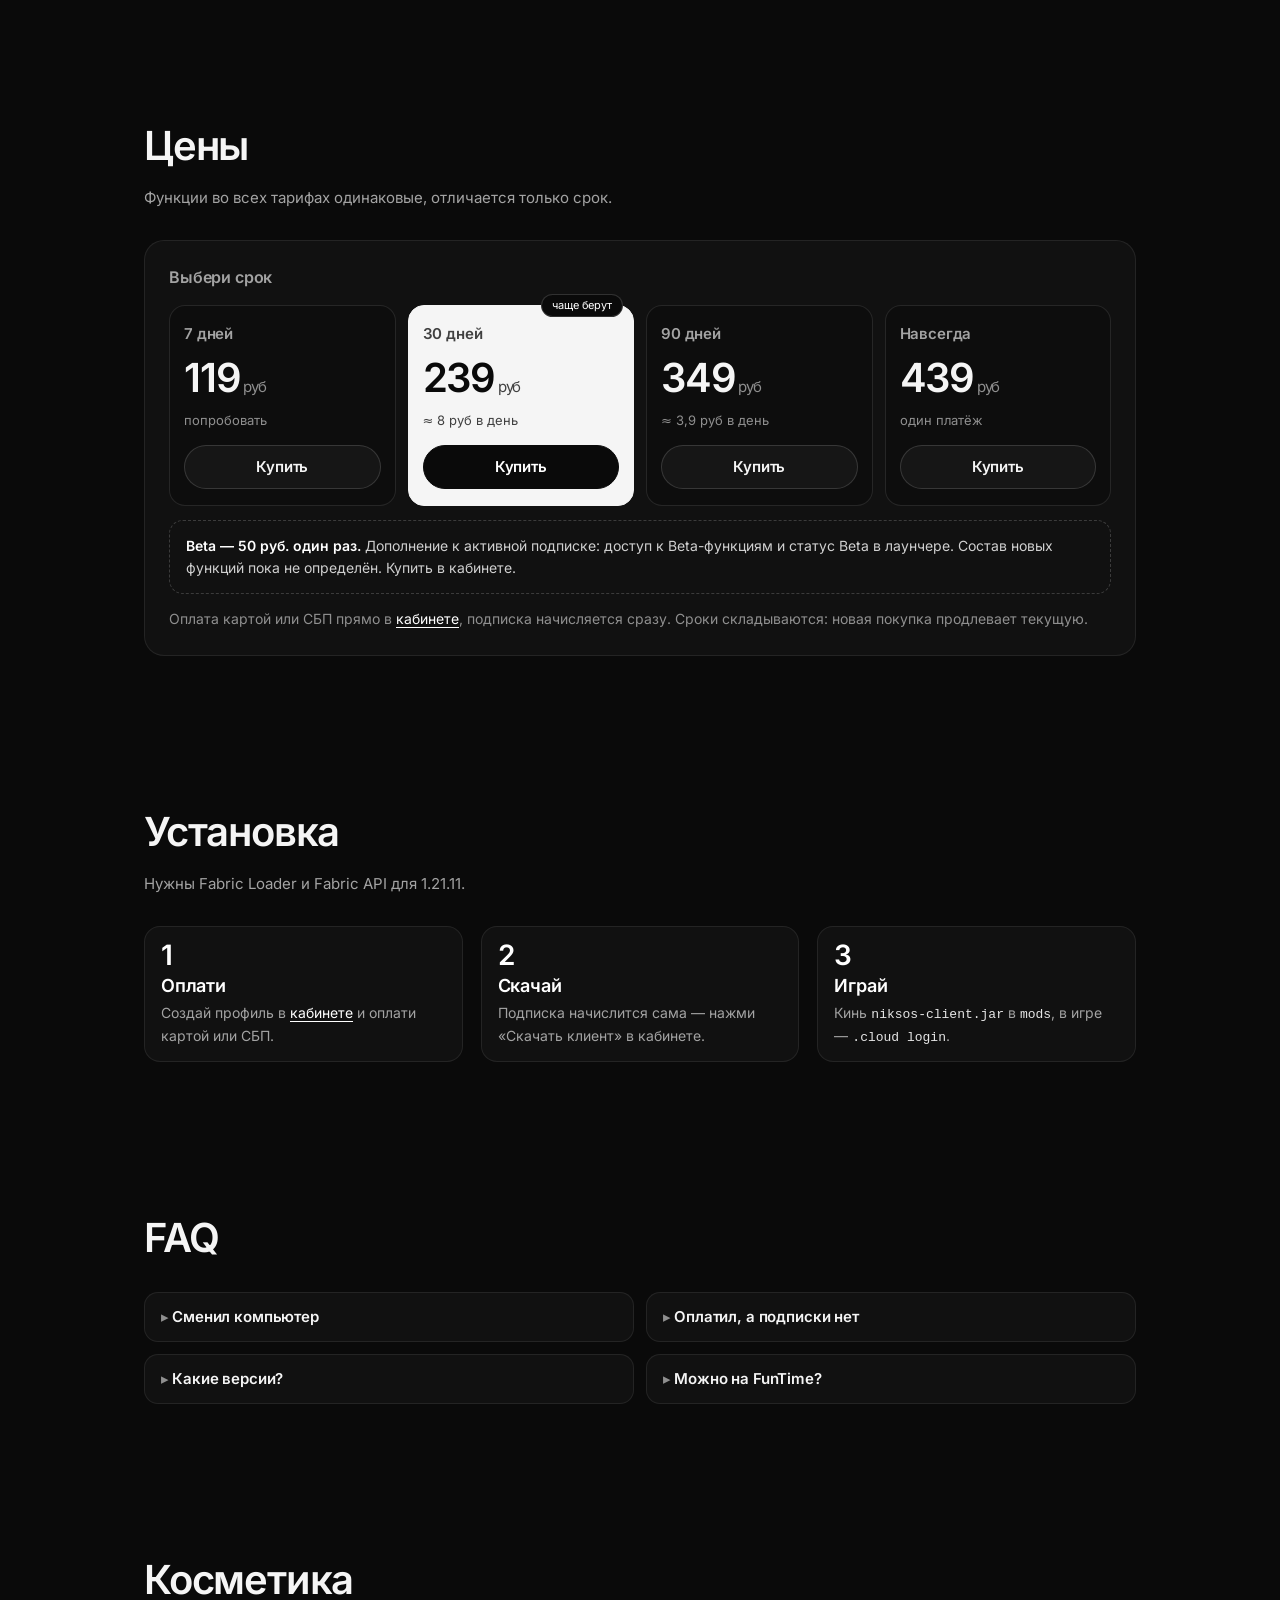
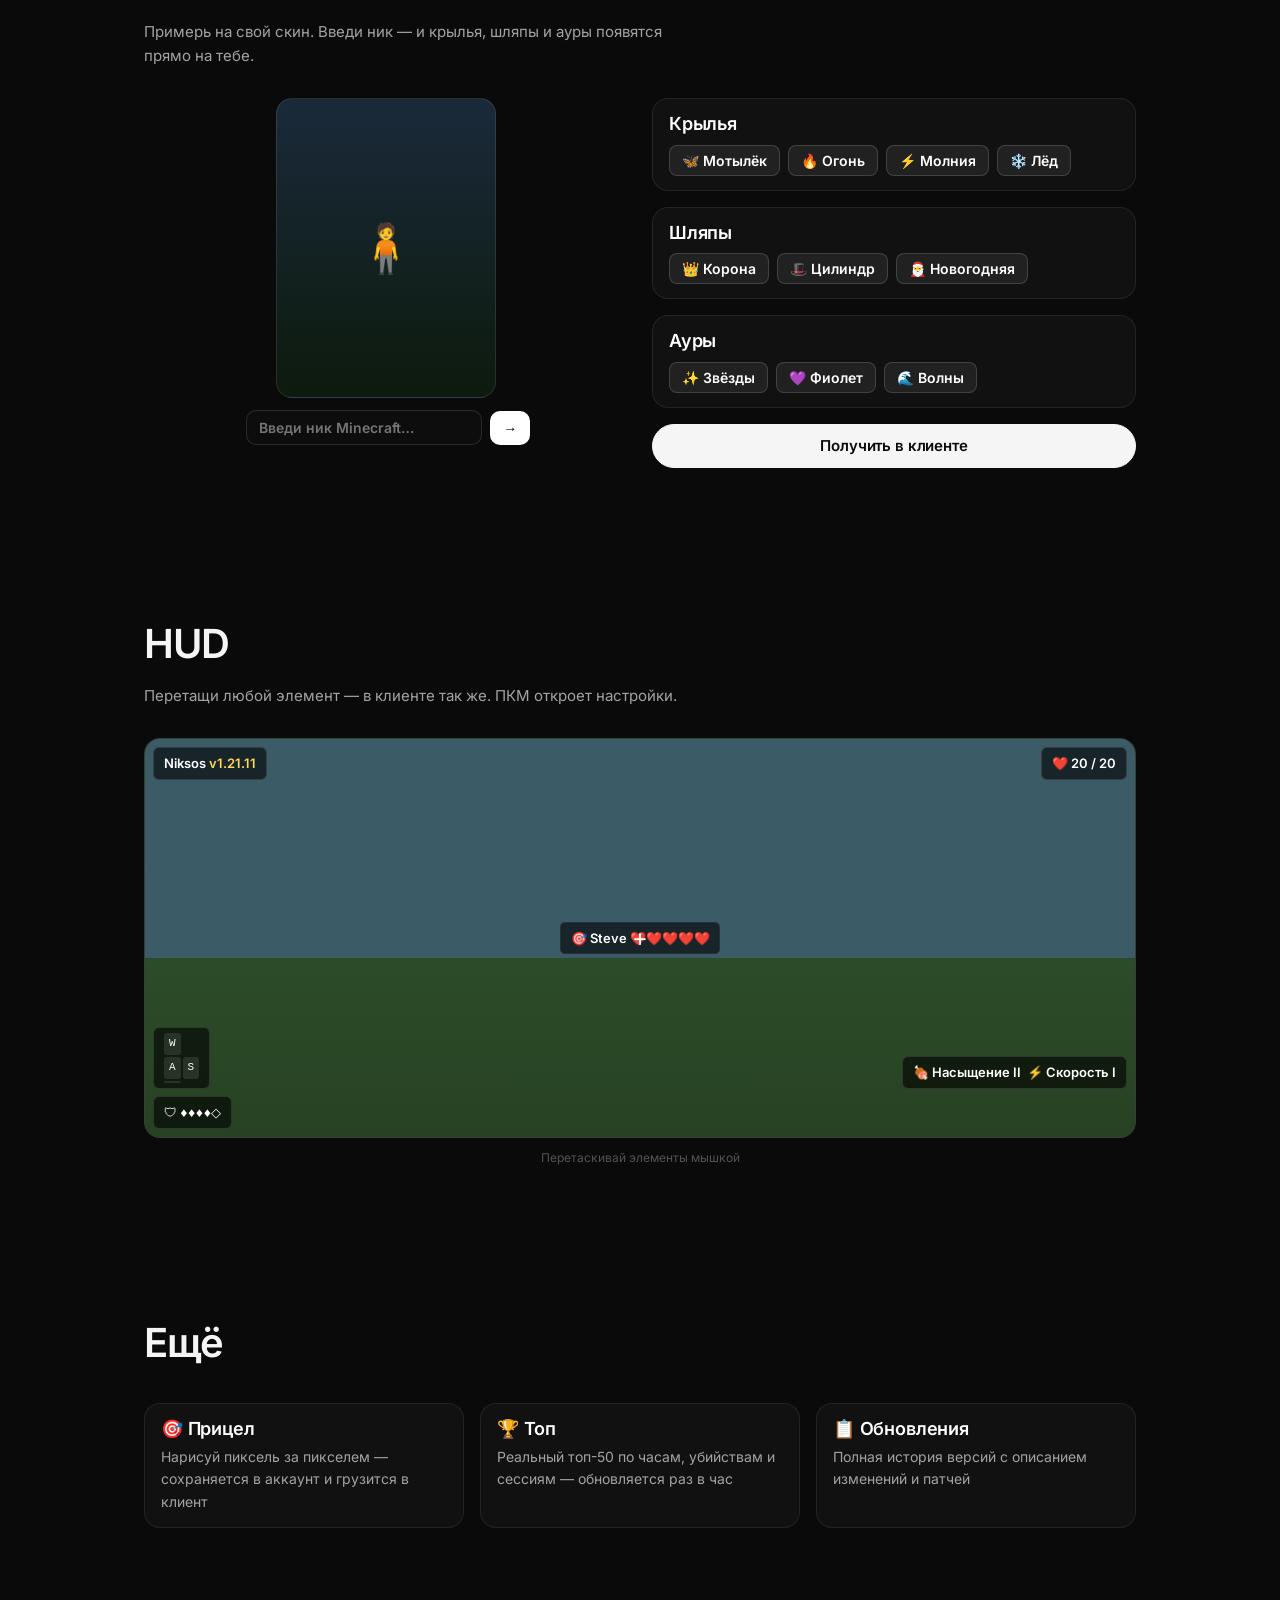
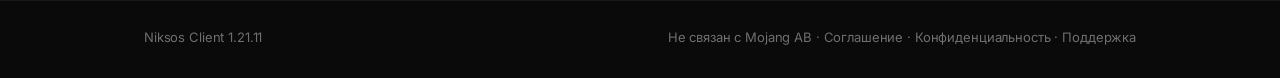
==== commit af0c6d1c: "Add files via upload" ====
--- a/index.html
+++ b/index.html
@@ -132,6 +132,8 @@
       <a href="#faq">FAQ</a>
       <a href="friends.html">Друзья</a>
       <a href="media.html">Медиа</a>
+      <a href="leaderboard.html">Топ</a>
+      <a href="changelog.html">Обновления</a>
     </nav>
     <a class="mc" href="account.html">Кабинет</a>
   </div>
@@ -216,6 +218,193 @@
     </div>
   </div>
 </section>
+
+<!-- ── КОСМЕТИКА: примерка ── -->
+<section id="cosmetics">
+  <div class="wrap">
+    <h2 class="sec-t">Косметика</h2>
+    <p class="sec-s">Примерь на свой скин. Введи ник — и крылья, шляпы и ауры появятся прямо на тебе.</p>
+
+    <div style="display:grid;grid-template-columns:1fr 1fr;gap:24px;align-items:start;margin-top:28px">
+      <!-- Skin viewer -->
+      <div style="display:flex;flex-direction:column;align-items:center;gap:12px">
+        <div id="skinViewer" style="width:220px;height:300px;background:linear-gradient(180deg,#1a2a3a,#0d1a0d);border-radius:16px;border:1px solid rgba(255,255,255,.1);display:flex;align-items:center;justify-content:center;position:relative;overflow:hidden">
+          <img id="skinImg" src="" alt="" style="height:260px;image-rendering:pixelated;display:none">
+          <div id="skinPlaceholder" style="font-size:48px">🧍</div>
+          <div id="cosOverlay" style="position:absolute;top:10px;right:10px;font-size:32px;line-height:1;display:none"></div>
+        </div>
+        <div style="display:flex;gap:8px;align-items:center;width:100%;max-width:280px">
+          <input id="nickInputCos" type="text" placeholder="Введи ник Minecraft…" style="flex:1;background:rgba(0,0,0,.6);border:1px solid rgba(255,255,255,.15);border-radius:10px;color:#fff;font-family:Pix,monospace;font-size:14px;padding:8px 12px;outline:none">
+          <button onclick="loadSkin()" style="padding:8px 16px;background:#fff;color:#000;border:none;border-radius:10px;font-family:Pix,monospace;font-size:14px;cursor:pointer;font-weight:700">→</button>
+        </div>
+        <div id="skinNote" style="font-size:12px;color:rgba(255,255,255,.4);text-align:center"></div>
+      </div>
+
+      <!-- Cosm picker -->
+      <div style="display:flex;flex-direction:column;gap:16px">
+        <div class="tt">
+          <h3>Крылья</h3>
+          <div class="m" style="display:flex;flex-wrap:wrap;gap:8px;margin-top:10px">
+            <button class="cos-btn" data-cat="wings" data-ico="🦋" data-name="Мотылёк" onclick="pickCos(this)">🦋 Мотылёк</button>
+            <button class="cos-btn" data-cat="wings" data-ico="🔥" data-name="Огонь" onclick="pickCos(this)">🔥 Огонь</button>
+            <button class="cos-btn" data-cat="wings" data-ico="⚡" data-name="Молния" onclick="pickCos(this)">⚡ Молния</button>
+            <button class="cos-btn" data-cat="wings" data-ico="❄️" data-name="Лёд" onclick="pickCos(this)">❄️ Лёд</button>
+          </div>
+        </div>
+        <div class="tt">
+          <h3>Шляпы</h3>
+          <div class="m" style="display:flex;flex-wrap:wrap;gap:8px;margin-top:10px">
+            <button class="cos-btn" data-cat="hats" data-ico="👑" data-name="Корона" onclick="pickCos(this)">👑 Корона</button>
+            <button class="cos-btn" data-cat="hats" data-ico="🎩" data-name="Цилиндр" onclick="pickCos(this)">🎩 Цилиндр</button>
+            <button class="cos-btn" data-cat="hats" data-ico="🎅" data-name="Дед Мороз" onclick="pickCos(this)">🎅 Новогодняя</button>
+          </div>
+        </div>
+        <div class="tt">
+          <h3>Ауры</h3>
+          <div class="m" style="display:flex;flex-wrap:wrap;gap:8px;margin-top:10px">
+            <button class="cos-btn" data-cat="aura" data-ico="✨" data-name="Звёзды" onclick="pickCos(this)">✨ Звёзды</button>
+            <button class="cos-btn" data-cat="aura" data-ico="💜" data-name="Фиолет" onclick="pickCos(this)">💜 Фиолет</button>
+            <button class="cos-btn" data-cat="aura" data-ico="🌊" data-name="Волны" onclick="pickCos(this)">🌊 Волны</button>
+          </div>
+        </div>
+        <a class="mc p" href="account.html" style="text-align:center">Получить в клиенте</a>
+      </div>
+    </div>
+  </div>
+</section>
+
+<!-- ── HUD DEMO ── -->
+<section id="hud">
+  <div class="wrap">
+    <h2 class="sec-t">HUD</h2>
+    <p class="sec-s">Перетащи любой элемент — в клиенте так же. ПКМ откроет настройки.</p>
+    <div id="hudDemo" style="position:relative;height:400px;background:#1c2a1c;border-radius:16px;border:1px solid rgba(255,255,255,.1);margin-top:28px;overflow:hidden;user-select:none;cursor:default">
+      <!-- Background mock -->
+      <div style="position:absolute;inset:0;background:linear-gradient(180deg,#74b6f0 0%,#74b6f0 55%,#4a8a3f 55%,#3a6e30 100%);opacity:.35"></div>
+      <!-- HUD widgets -->
+      <div class="hw" id="hw-wm"   style="top:8px;left:8px"    data-label="Watermark">Niksos <span style="color:#ffd855">v1.21.11</span></div>
+      <div class="hw" id="hw-hp"   style="top:8px;right:8px"   data-label="Health">❤️ 20 / 20</div>
+      <div class="hw" id="hw-ks"   style="bottom:48px;left:8px" data-label="Keystrokes" style="font-size:11px">
+        <div style="display:grid;grid-template-columns:1fr 1fr;gap:2px;font-family:monospace;font-size:11px;line-height:1.8">
+          <div id="hw-w" class="ks-key">W</div><div></div>
+          <div id="hw-a" class="ks-key">A</div><div id="hw-s" class="ks-key">S</div><div id="hw-d" class="ks-key" style="display:none"></div>
+        </div>
+      </div>
+      <div class="hw" id="hw-th"   style="top:50%;left:50%;transform:translate(-50%,-50%)" data-label="TargetHUD">🎯 Steve ❤️❤️❤️❤️❤️</div>
+      <div class="hw" id="hw-pot"  style="bottom:48px;right:8px" data-label="PotionHUD">🍖 Насыщение II&nbsp; ⚡ Скорость I</div>
+      <div class="hw" id="hw-arm"  style="bottom:8px;left:8px"  data-label="ArmorHUD">🛡 ♦♦♦♦◇</div>
+      <!-- Crosshair -->
+      <div style="position:absolute;top:50%;left:50%;transform:translate(-50%,-50%);color:#fff;font-size:24px;line-height:1;pointer-events:none">+</div>
+    </div>
+    <p style="text-align:center;font-size:12px;color:rgba(255,255,255,.3);margin-top:10px">Перетаскивай элементы мышкой</p>
+  </div>
+</section>
+
+<!-- ── ПРИЦЕЛ / ТОП / CHANGELOG shortcuts ── -->
+<section style="padding:72px 0">
+  <div class="wrap">
+    <h2 class="sec-t">Ещё</h2>
+    <div style="display:grid;grid-template-columns:repeat(3,1fr);gap:16px;margin-top:28px">
+      <a href="crosshair.html" class="tt" style="cursor:pointer;text-decoration:none;display:block">
+        <h3>🎯 Прицел</h3>
+        <p>Нарисуй пиксель за пикселем — сохраняется в аккаунт и грузится в клиент</p>
+      </a>
+      <a href="leaderboard.html" class="tt" style="cursor:pointer;text-decoration:none;display:block">
+        <h3>🏆 Топ</h3>
+        <p>Реальный топ-50 по часам, убийствам и сессиям — обновляется раз в час</p>
+      </a>
+      <a href="changelog.html" class="tt" style="cursor:pointer;text-decoration:none;display:block">
+        <h3>📋 Обновления</h3>
+        <p>Полная история версий с описанием изменений и патчей</p>
+      </a>
+    </div>
+  </div>
+</section>
+
+<style>
+/* Cosmetics buttons */
+.cos-btn{background:rgba(255,255,255,.07);border:1px solid rgba(255,255,255,.15);color:#fff;border-radius:8px;padding:6px 12px;font-family:Pix,monospace;font-size:14px;cursor:pointer;transition:.15s;white-space:nowrap}
+.cos-btn:hover,.cos-btn.active{background:rgba(255,255,255,.18);border-color:rgba(255,255,255,.4)}
+/* HUD widgets */
+.hw{position:absolute;background:rgba(0,0,0,.6);border:1px solid rgba(255,255,255,.12);border-radius:6px;padding:5px 10px;font-family:Pix,monospace;font-size:13px;color:#fff;cursor:grab;white-space:nowrap;transition:border-color .15s}
+.hw:hover{border-color:rgba(255,255,255,.4)}
+.hw:active{cursor:grabbing}
+/* keystroke keys */
+.ks-key{background:rgba(255,255,255,.1);border-radius:3px;padding:1px 5px;text-align:center;font-size:11px}
+</style>
+<script>
+// ── Skin viewer ──
+function loadSkin() {
+  const nick = document.getElementById('nickInputCos').value.trim();
+  if(!nick) return;
+  const img = document.getElementById('skinImg');
+  const ph = document.getElementById('skinPlaceholder');
+  const note = document.getElementById('skinNote');
+  img.style.display='none'; ph.style.display='block'; note.textContent='Загрузка…';
+  // mc-heads.net full body render
+  const url = `https://mc-heads.net/body/${encodeURIComponent(nick)}/200`;
+  img.onload = ()=>{ img.style.display='block'; ph.style.display='none'; note.textContent=nick; };
+  img.onerror = ()=>{ note.textContent='Скин не найден'; };
+  img.src = url;
+}
+document.getElementById('nickInputCos').addEventListener('keydown', e=>{ if(e.key==='Enter') loadSkin(); });
+
+// Cosm overlay
+const cosState = {};
+function pickCos(btn) {
+  const cat=btn.dataset.cat, ico=btn.dataset.ico;
+  const same=cosState[cat]===ico;
+  cosState[cat]=same?null:ico;
+  document.querySelectorAll(`.cos-btn[data-cat="${cat}"]`).forEach(b=>b.classList.remove('active'));
+  if(!same) btn.classList.add('active');
+  // show overlay
+  const ov=document.getElementById('cosOverlay');
+  const active=Object.values(cosState).filter(Boolean);
+  if(active.length){ ov.textContent=active.join(' '); ov.style.display='block'; }
+  else { ov.style.display='none'; }
+}
+
+// ── HUD drag ──
+(function(){
+  const widgets = document.querySelectorAll('.hw');
+  let drag=null, ox=0, oy=0;
+  widgets.forEach(w=>{
+    w.addEventListener('mousedown', e=>{
+      e.preventDefault();
+      drag=w;
+      const r=w.getBoundingClientRect();
+      ox=e.clientX-r.left; oy=e.clientY-r.top;
+      w.style.transform='none'; w.style.zIndex=100;
+    });
+  });
+  const demo=document.getElementById('hudDemo');
+  document.addEventListener('mousemove', e=>{
+    if(!drag) return;
+    const dr=demo.getBoundingClientRect();
+    const wr=drag.getBoundingClientRect();
+    let nx=e.clientX-dr.left-ox, ny=e.clientY-dr.top-oy;
+    nx=Math.max(0,Math.min(nx,dr.width-wr.width));
+    ny=Math.max(0,Math.min(ny,dr.height-wr.height));
+    drag.style.left=nx+'px'; drag.style.top=ny+'px';
+    drag.style.right='auto'; drag.style.bottom='auto';
+  });
+  document.addEventListener('mouseup',()=>{if(drag){drag.style.zIndex='';drag=null;}});
+
+  // Keystroke animation
+  const keys={w:'hw-w',a:'hw-a',s:'hw-s',d:'hw-d'};
+  const ksD=document.getElementById('hw-d');
+  if(ksD) ksD.style.display='flex';
+  document.addEventListener('keydown', e=>{
+    const id=keys[e.key.toLowerCase()];
+    if(id){const el=document.getElementById(id);if(el)el.style.background='rgba(255,255,255,.3)';}
+  });
+  document.addEventListener('keyup', e=>{
+    const id=keys[e.key.toLowerCase()];
+    if(id){const el=document.getElementById(id);if(el)el.style.background='rgba(255,255,255,.1)';}
+  });
+})();
+</script>
+
 </main>
 
 <footer>
